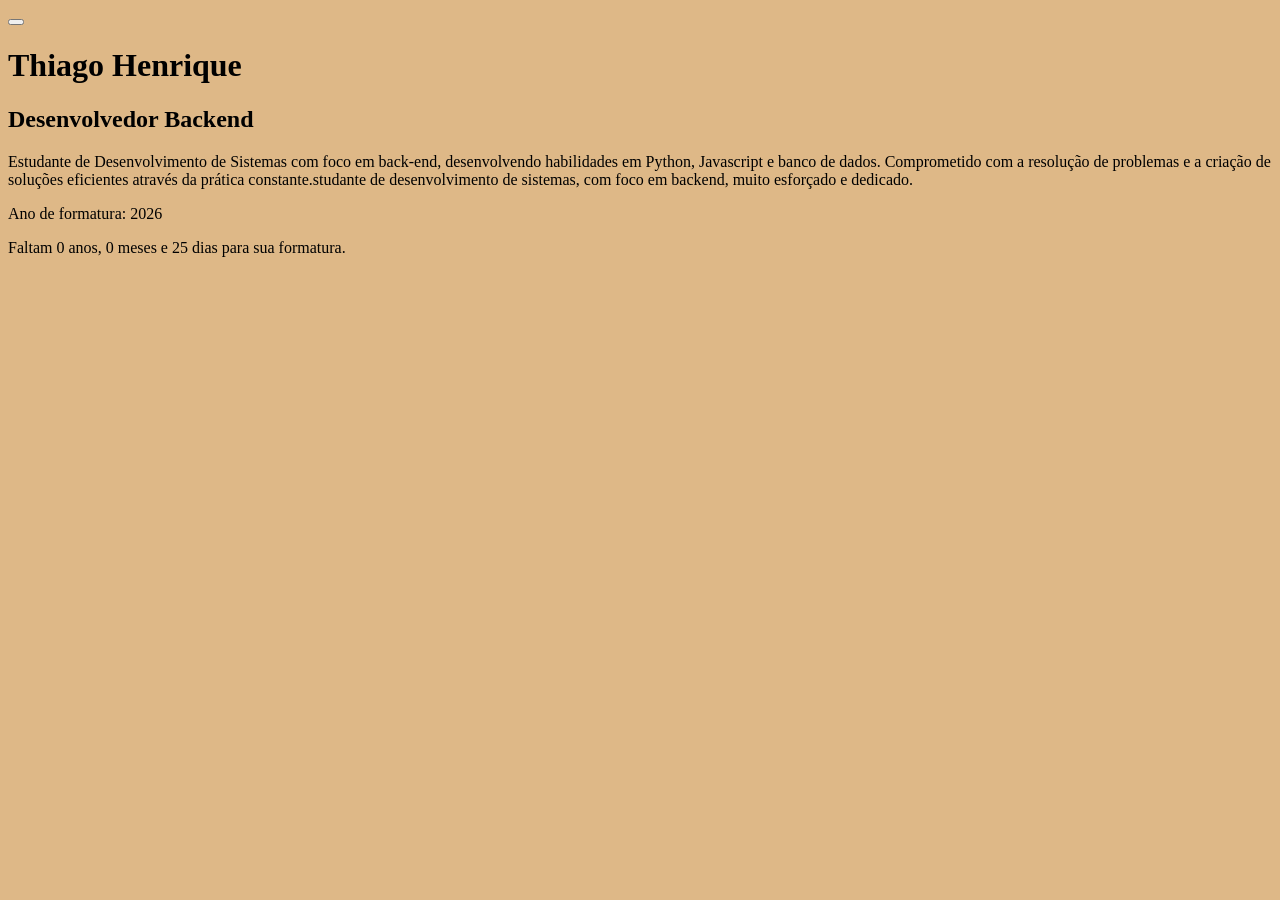
==== portfolio/pages/index.html @ 9f035a6b "Mundando bio e adcionando um background" ====
<!DOCTYPE html>
<html lang="pt-br">
<head>
    <meta charset="UTF-8">
    <meta name="viewport" content="width=device-width, initial-scale=1.0">
    <title>Dev Thiago Henrique</title>
    <link rel="stylesheet" href="/portfolio/styles/style.css"">
</head>
<body>
    <main>
        <button id="modoEscuroClaro"></button>
        <H1 id="meuNome"></H1>
        <h2 id="tituloProfissional"></h2>
        <p id="minhaBio"></p>
        <p id="anoFormatura"></p>
        <p id="tempoRestante"></p>
    </main>
     
<script src="/portfolio/scripts/scripts.js"></script>

    
</body>
</html>
---- portfolio/styles/style.css ----
body {
    background-color: #DEB887;

}
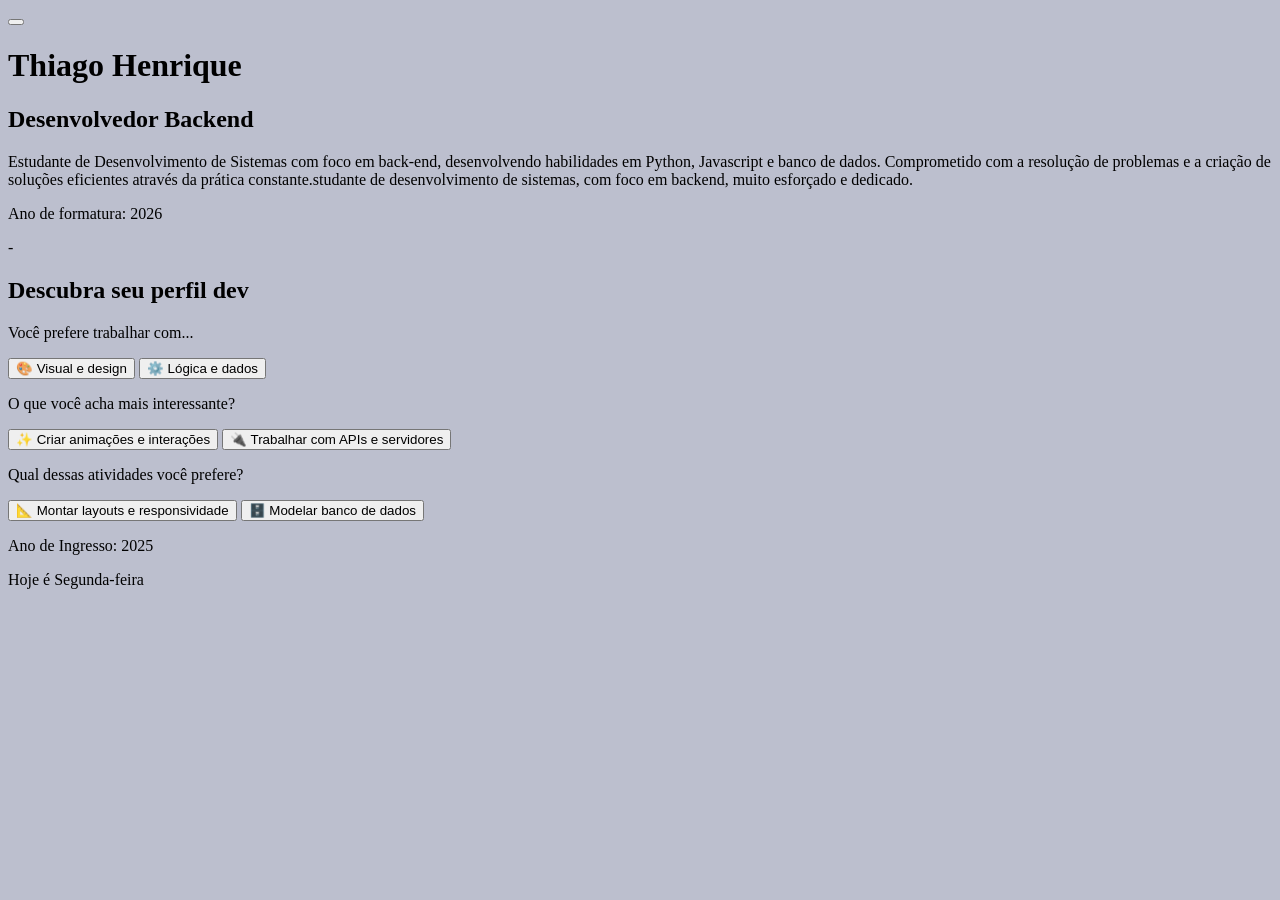
==== commit 39c2871b: "alterações nos arquivos para criar um quiz" ====
--- a/portfolio/pages/index.html
+++ b/portfolio/pages/index.html
@@ -14,10 +14,32 @@
         <p id="minhaBio"></p>
         <p id="anoFormatura"></p>
         <p id="tempoRestante"></p>
+
+        <section id="quiz">
+            <h2>Descubra seu perfil dev</h2>
+            <p>Você prefere trabalhar com...</p>
+
+            <button id="btn-visual">🎨 Visual e design</button>
+            <button id="btn-logica">⚙️ Lógica e dados</button>
+
+         <p>O que você acha mais interessante?</p>
+
+            <button id="btn-animacao">✨ Criar animações e interações</button>
+            <button id="btn-api">🔌 Trabalhar com APIs e servidores</button>
+            
+        <p>Qual dessas atividades você prefere?</p>
+
+            <button id="btn-layout">📐 Montar layouts e responsividade</button>
+            <button id="btn-banco">🗄️ Modelar banco de dados</button>
+            <div id="resultado-quiz"></div>
+        </section>
+
     </main>
      
 <script src="/portfolio/scripts/scripts.js"></script>
 
+
+
     
 </body>
 </html>
--- a/portfolio/styles/style.css
+++ b/portfolio/styles/style.css
@@ -1,5 +1,5 @@
 body {
-    background-color: #DEB887;
+    background-color: #bcbfce;
 
 }
 
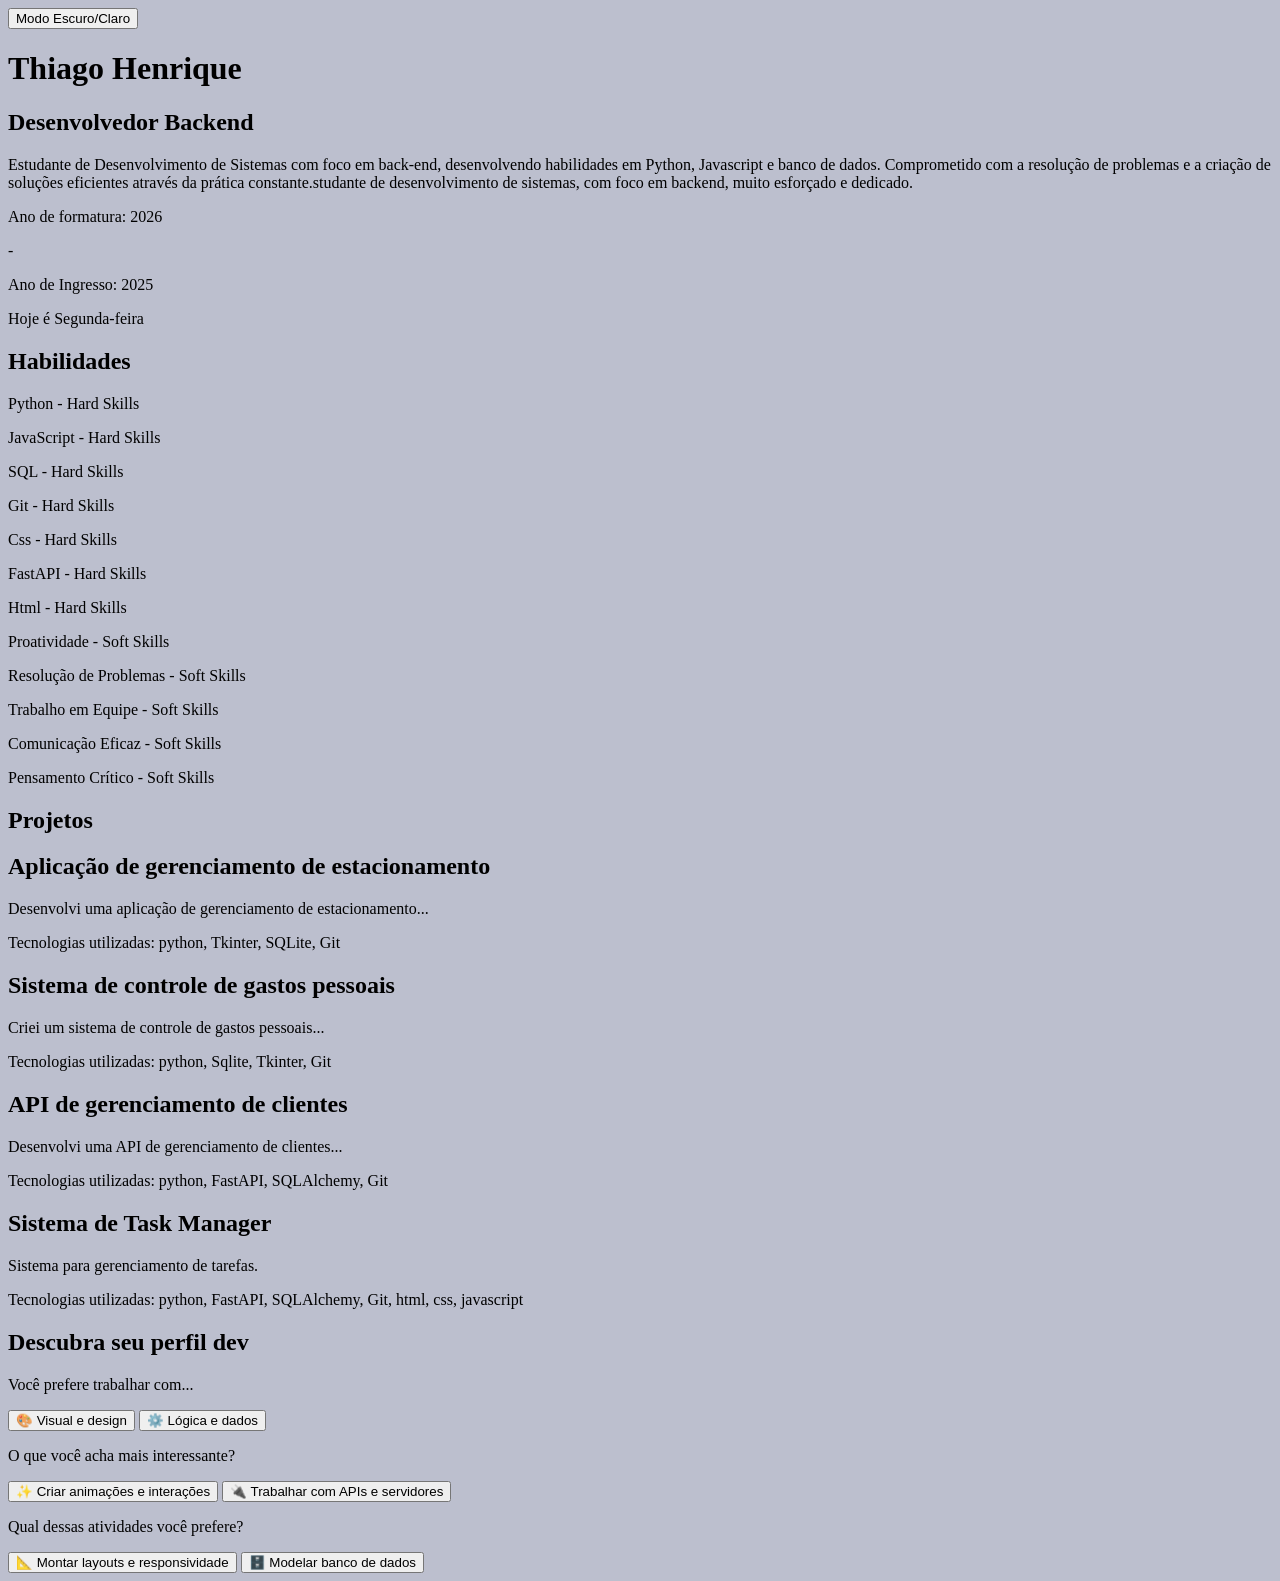
==== commit 22741051: "reformulando o codigo, deixando organizado utlizando funções" ====
--- a/portfolio/pages/index.html
+++ b/portfolio/pages/index.html
@@ -8,12 +8,39 @@
 </head>
 <body>
     <main>
-        <button id="modoEscuroClaro"></button>
-        <H1 id="meuNome"></H1>
+         <button id="modoEscuroClaro">
+            Modo Escuro/Claro
+        </button>
+
+        <h1 id="meuNome"></h1>
+
         <h2 id="tituloProfissional"></h2>
+
         <p id="minhaBio"></p>
+
         <p id="anoFormatura"></p>
+
         <p id="tempoRestante"></p>
+
+        <div id="anoIngresso"></div>
+
+        <div id="diaSemana"></div>
+
+        <section>
+
+            <h2>Habilidades</h2>
+
+            <div id="habilidades"></div>
+
+        </section>
+
+        <section>
+
+            <h2>Projetos</h2>
+
+            <div id="projetos"></div>
+
+        </section>
 
         <section id="quiz">
             <h2>Descubra seu perfil dev</h2>
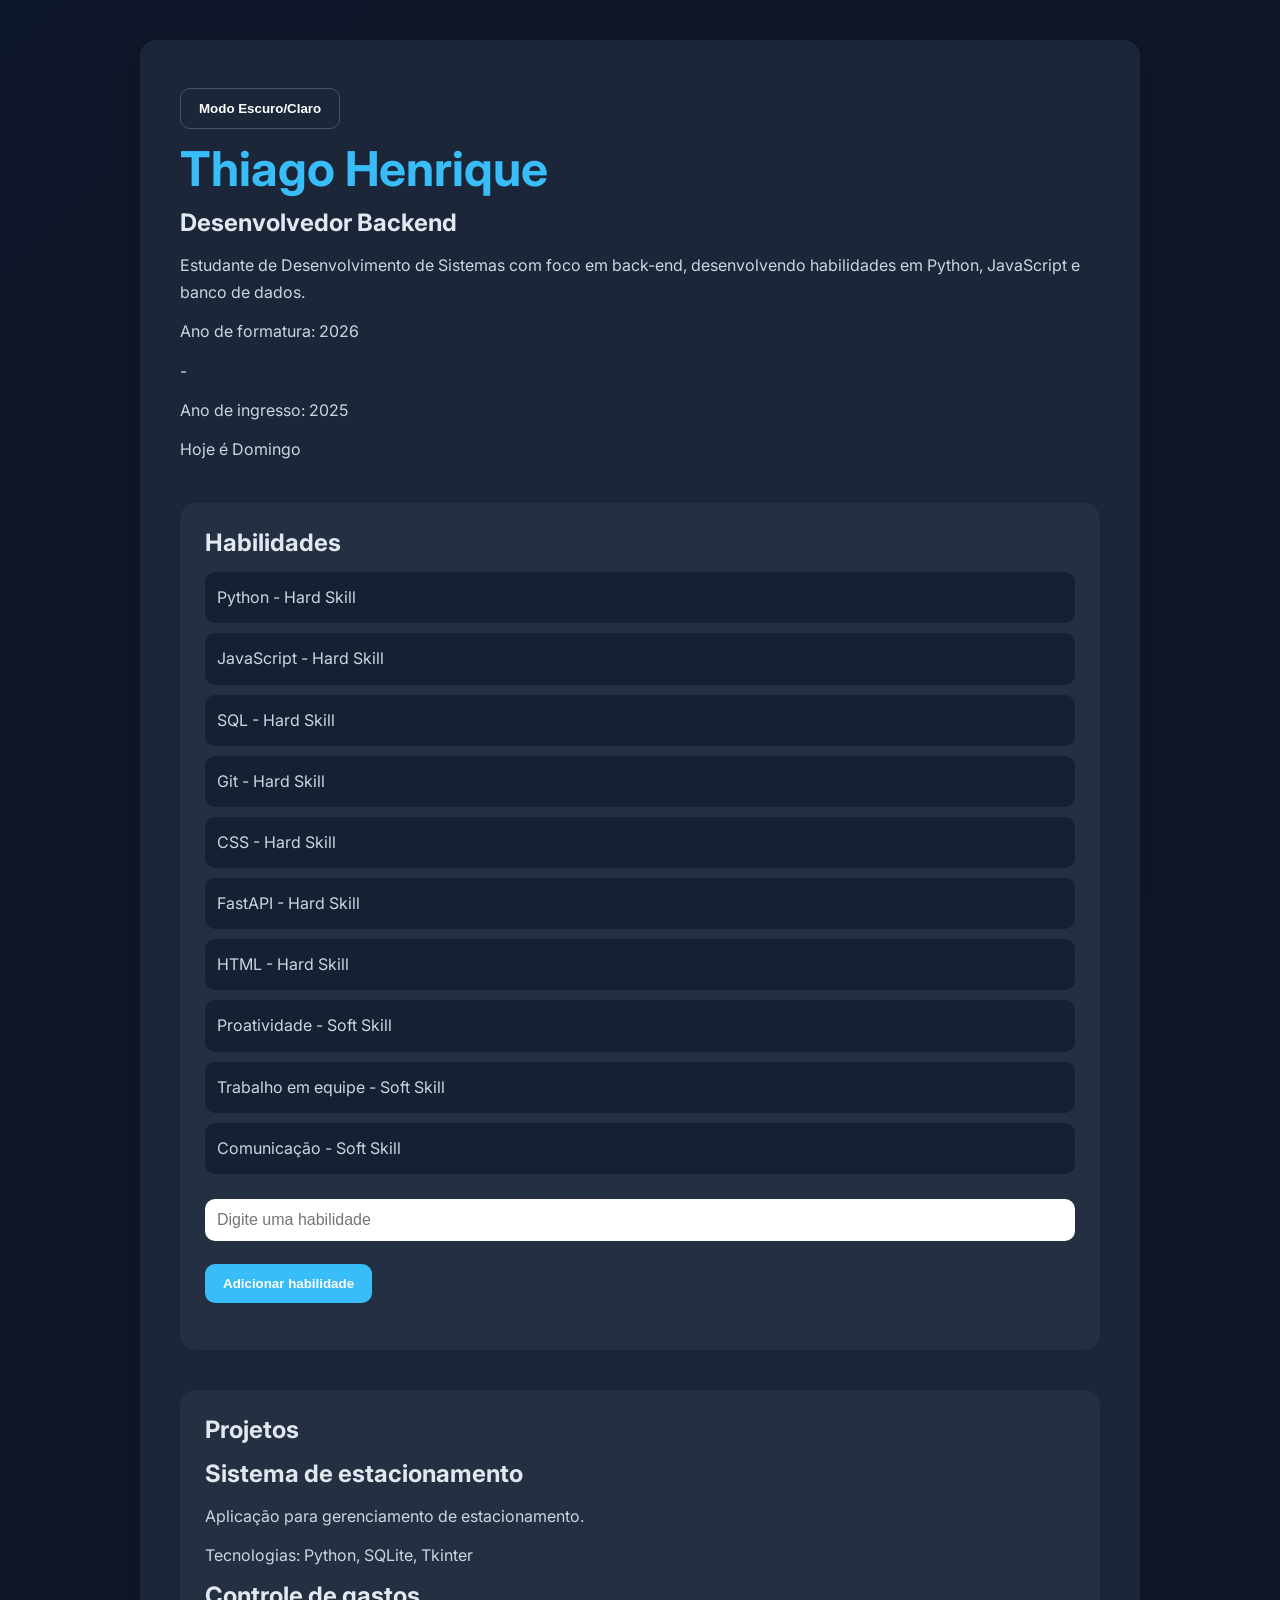
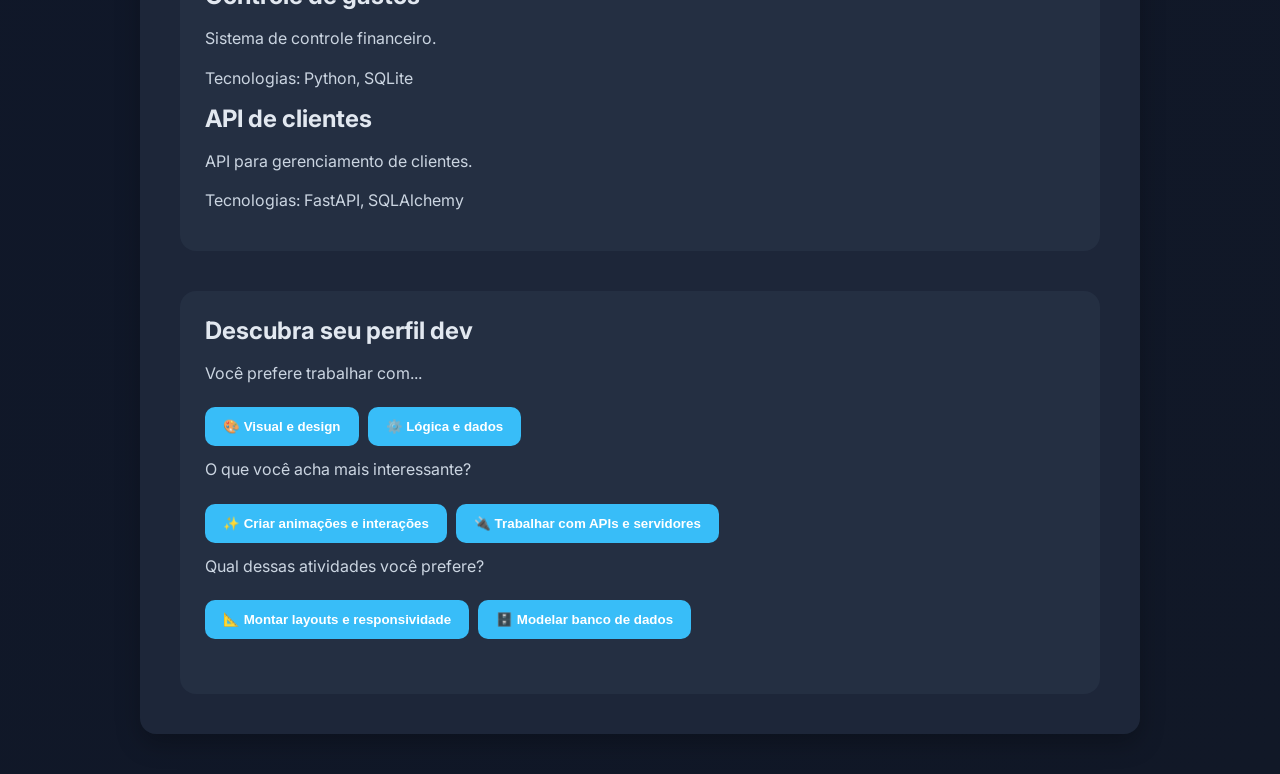
==== commit b62c8544: "Adcionando função de adcionar habilidades" ====
--- a/portfolio/pages/index.html
+++ b/portfolio/pages/index.html
@@ -1,14 +1,20 @@
 <!DOCTYPE html>
 <html lang="pt-br">
+
 <head>
     <meta charset="UTF-8">
     <meta name="viewport" content="width=device-width, initial-scale=1.0">
+
     <title>Dev Thiago Henrique</title>
-    <link rel="stylesheet" href="/portfolio/styles/style.css"">
+
+    <link rel="stylesheet" href="/portfolio/styles/style.css">
 </head>
+
 <body>
+
     <main>
-         <button id="modoEscuroClaro">
+
+        <button id="modoEscuroClaro">
             Modo Escuro/Claro
         </button>
 
@@ -26,13 +32,29 @@
 
         <div id="diaSemana"></div>
 
+
+
         <section>
 
             <h2>Habilidades</h2>
 
             <div id="habilidades"></div>
 
+
+            <input 
+                type="text"
+                id="novaHabilidade"
+                placeholder="Digite uma habilidade"
+            >
+
+            <button id="btnAdicionarHabilidade">
+                Adicionar habilidade
+            </button>
+
+            <p id="mensagemHabilidade"></p>
+
         </section>
+
 
         <section>
 
@@ -42,31 +64,50 @@
 
         </section>
 
+        <!-- QUIZ -->
+
         <section id="quiz">
+
             <h2>Descubra seu perfil dev</h2>
+
             <p>Você prefere trabalhar com...</p>
 
-            <button id="btn-visual">🎨 Visual e design</button>
-            <button id="btn-logica">⚙️ Lógica e dados</button>
+            <button id="btn-visual">
+                🎨 Visual e design
+            </button>
 
-         <p>O que você acha mais interessante?</p>
+            <button id="btn-logica">
+                ⚙️ Lógica e dados
+            </button>
 
-            <button id="btn-animacao">✨ Criar animações e interações</button>
-            <button id="btn-api">🔌 Trabalhar com APIs e servidores</button>
-            
-        <p>Qual dessas atividades você prefere?</p>
+            <p>O que você acha mais interessante?</p>
 
-            <button id="btn-layout">📐 Montar layouts e responsividade</button>
-            <button id="btn-banco">🗄️ Modelar banco de dados</button>
+            <button id="btn-animacao">
+                ✨ Criar animações e interações
+            </button>
+
+            <button id="btn-api">
+                🔌 Trabalhar com APIs e servidores
+            </button>
+
+            <p>Qual dessas atividades você prefere?</p>
+
+            <button id="btn-layout">
+                📐 Montar layouts e responsividade
+            </button>
+
+            <button id="btn-banco">
+                🗄️ Modelar banco de dados
+            </button>
+
             <div id="resultado-quiz"></div>
+
         </section>
 
     </main>
-     
-<script src="/portfolio/scripts/scripts.js"></script>
 
+    <script src="/portfolio/scripts/scripts.js"></script>
 
+</body>
 
-    
-</body>
 </html>
--- a/portfolio/styles/style.css
+++ b/portfolio/styles/style.css
@@ -1,8 +1,224 @@
-body {
-    background-color: #bcbfce;
-
-}
-
-
-
-
+@import url('https://fonts.googleapis.com/css2?family=Inter:wght@300;400;500;600;700&display=swap');
+
+*{
+    margin:0;
+    padding:0;
+    box-sizing:border-box;
+}
+
+:root{
+
+    --bg:#0f172a;
+    --card:#1e293b;
+
+    --text:#f8fafc;
+    --text-soft:#cbd5e1;
+
+    --primary:#38bdf8;
+    --primary-hover:#0ea5e9;
+
+    --radius:16px;
+
+    --transition:0.3s ease;
+}
+
+body{
+
+    background:linear-gradient(135deg,#0f172a,#111827);
+
+    color:var(--text);
+
+    font-family:'Inter',sans-serif;
+
+    min-height:100vh;
+
+    padding:40px 20px;
+}
+
+main{
+
+    max-width:1000px;
+
+    margin:auto;
+
+    background:rgba(30,41,59,0.9);
+
+    padding:40px;
+
+    border-radius:var(--radius);
+
+    box-shadow:0 10px 25px rgba(0,0,0,0.25);
+}
+
+h1{
+
+    font-size:3rem;
+
+    color:var(--primary);
+
+    margin-bottom:10px;
+}
+
+h2{
+
+    margin-bottom:15px;
+
+    color:#e2e8f0;
+}
+
+p{
+
+    color:var(--text-soft);
+
+    line-height:1.7;
+
+    margin-bottom:12px;
+}
+
+section{
+
+    margin-top:40px;
+
+    padding:25px;
+
+    border-radius:var(--radius);
+
+    background:rgba(51,65,85,0.35);
+}
+
+button{
+
+    background:var(--primary);
+
+    color:white;
+
+    border:none;
+
+    padding:12px 18px;
+
+    border-radius:10px;
+
+    margin:8px 5px 10px 0;
+
+    cursor:pointer;
+
+    font-weight:600;
+
+    transition:var(--transition);
+}
+
+button:hover{
+
+    background:var(--primary-hover);
+
+    transform:scale(1.03);
+}
+
+input{
+
+    width:100%;
+
+    padding:12px;
+
+    border:none;
+
+    border-radius:10px;
+
+    margin-top:15px;
+
+    margin-bottom:15px;
+
+    outline:none;
+
+    font-size:1rem;
+}
+
+#habilidades p{
+
+    background:rgba(15,23,42,0.6);
+
+    padding:12px;
+
+    border-radius:10px;
+
+    margin-bottom:10px;
+}
+
+#resultado-quiz{
+
+    margin-top:20px;
+
+    color:#0f172a;
+
+    font-weight:600;
+
+    text-align:center;
+}
+
+#modoEscuroClaro{
+
+    background:transparent;
+
+    border:1px solid #475569;
+}
+
+/* LIGHT MODE */
+
+.light-mode{
+
+    background:linear-gradient(135deg,#f1f5f9,#e2e8f0);
+
+    color:#0f172a;
+}
+
+.light-mode main{
+
+    background:white;
+}
+
+.light-mode p{
+
+    color:#334155;
+}
+
+.light-mode section{
+
+    background:#e2e8f0;
+}
+
+.light-mode #habilidades p{
+
+    background:white;
+
+    color:#0f172a;
+}
+
+.light-mode h2{
+
+    color:#0f172a;
+}
+
+.light-mode #modoEscuroClaro{
+
+    color:#0f172a;
+}
+
+/* RESPONSIVO */
+
+@media(max-width:768px){
+
+    main{
+
+        padding:25px;
+    }
+
+    h1{
+
+        font-size:2.2rem;
+    }
+
+    button{
+
+        width:100%;
+    }
+}
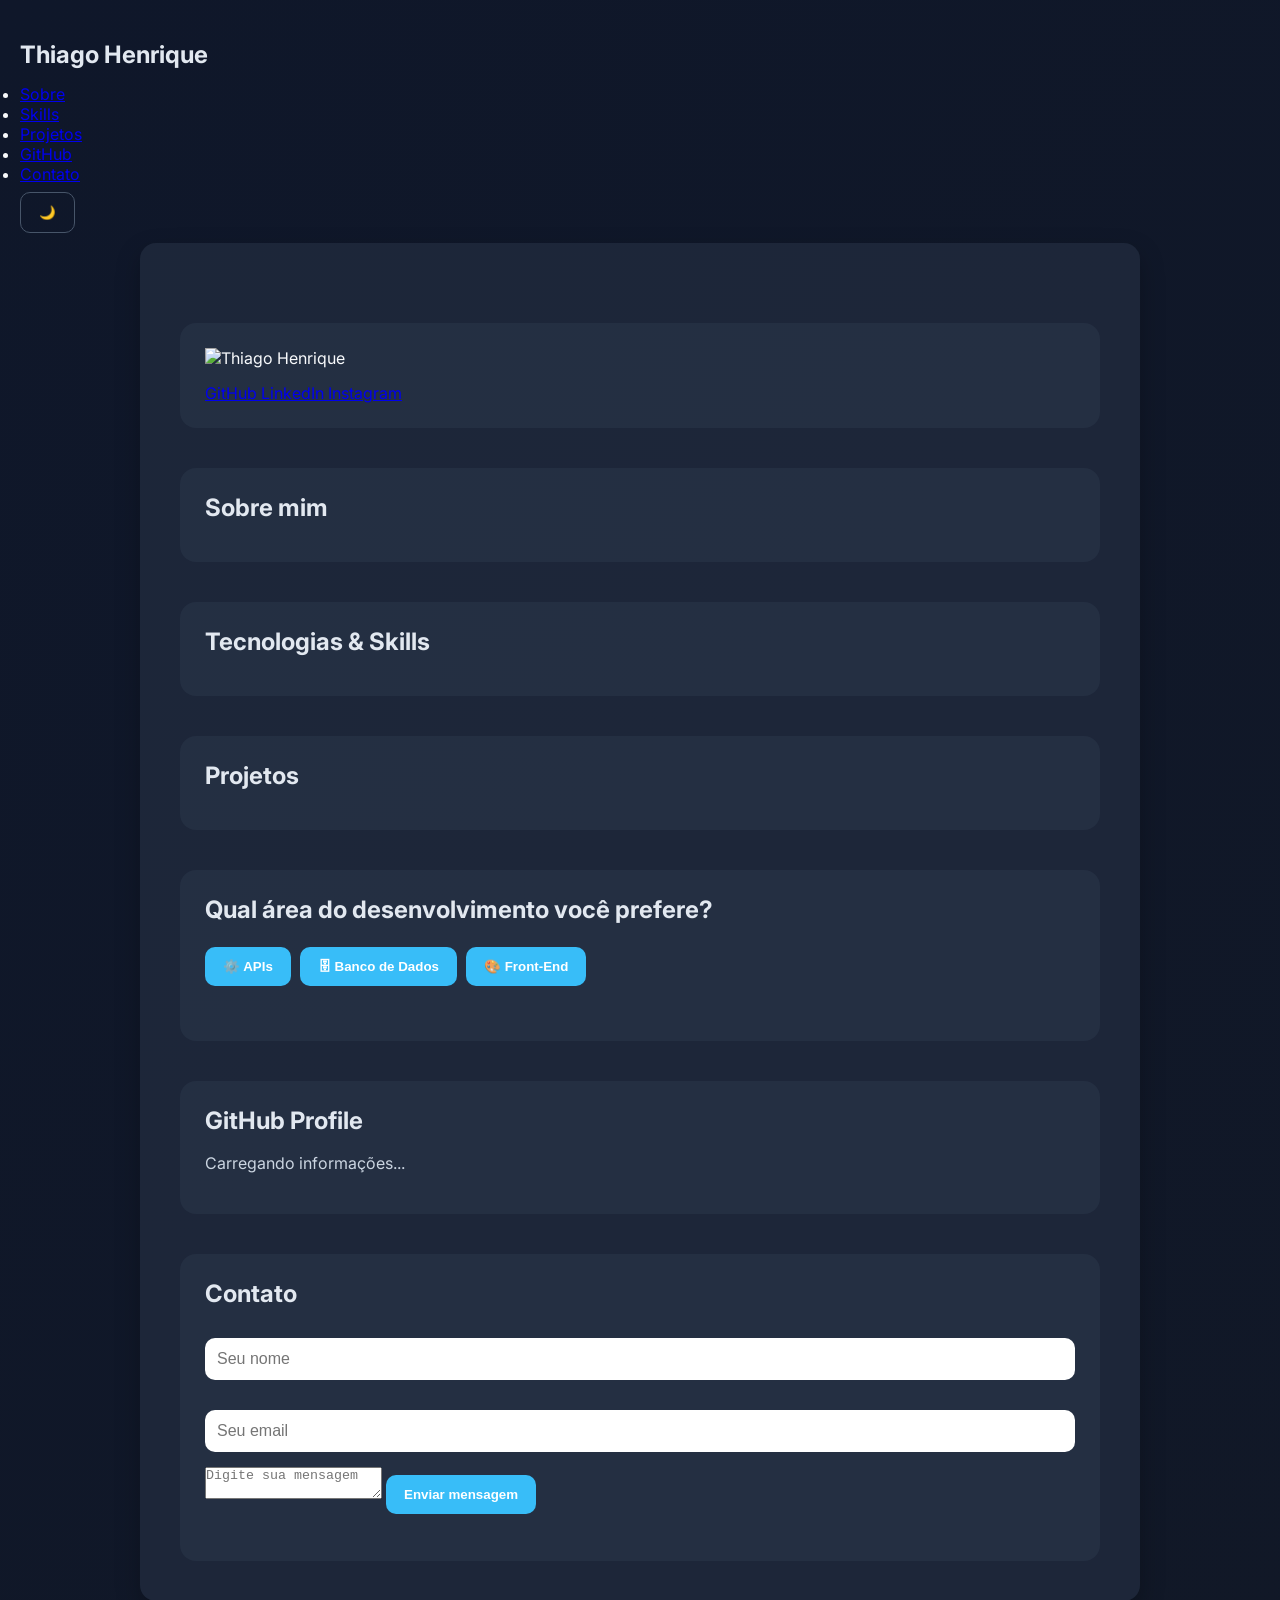
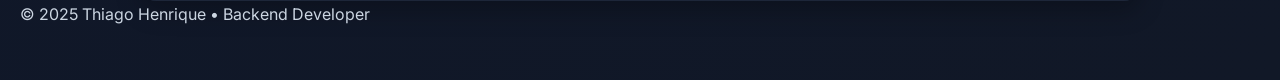
==== commit 6adf6fd7: "Alterando completamente meu Html, adcionando novas funcionalidades e aprimorando as antigas" ====
--- a/portfolio/pages/index.html
+++ b/portfolio/pages/index.html
@@ -10,104 +10,277 @@
     <link rel="stylesheet" href="/portfolio/styles/style.css">
 </head>
 
+<body><!DOCTYPE html>
+<html lang="pt-br">
+
+<head>
+
+    <meta charset="UTF-8">
+
+    <meta
+        name="viewport"
+        content="width=device-width, initial-scale=1.0"
+    >
+
+    <title>Thiago Henrique | Backend Developer</title>
+
+    <link
+        rel="stylesheet"
+        href="/portfolio/styles/style.css"
+    >
+
+    <!-- DEVICON -->
+
+    <link
+        rel="stylesheet"
+        href="https://cdn.jsdelivr.net/gh/devicons/devicon@latest/devicon.min.css"
+    >
+
+</head>
+
 <body>
 
+    <!-- HEADER -->
+
+    <header>
+
+        <nav class="navbar">
+           
+
+            <h2 class="logo">
+                Thiago Henrique
+            </h2>
+
+            <ul class="menu">
+
+                <li>
+                    <a href="#sobre">Sobre</a>
+                </li>
+
+                <li>
+                    <a href="#skills">Skills</a>
+                </li>
+
+                <li>
+                    <a href="#projetos">Projetos</a>
+                </li>
+
+                <li>
+                    <a href="#github">GitHub</a>
+                </li>
+
+                <li>
+                    <a href="#contato">Contato</a>
+                </li>
+
+            </ul>
+
+            <button id="modoEscuroClaro">
+
+                🌙
+
+            </button>
+
+        </nav>
+
+    </header>
+
+    <!-- MAIN -->
+
     <main>
 
-        <button id="modoEscuroClaro">
-            Modo Escuro/Claro
-        </button>
-
-        <h1 id="meuNome"></h1>
+        <!-- HERO -->
+
+      <section id="hero">
+
+    <div class="hero-content">
+
+        <div class="nome-com-foto">
+
+            <img 
+                src="https://github.com/thiagohsousa.png"
+                alt="Thiago Henrique"
+            >
+
+            <h1 id="meuNome"></h1>
+
+        </div>
 
         <h2 id="tituloProfissional"></h2>
 
         <p id="minhaBio"></p>
 
-        <p id="anoFormatura"></p>
-
-        <p id="tempoRestante"></p>
-
-        <div id="anoIngresso"></div>
-
-        <div id="diaSemana"></div>
-
-
-
-        <section>
-
-            <h2>Habilidades</h2>
-
-            <div id="habilidades"></div>
-
-
-            <input 
-                type="text"
-                id="novaHabilidade"
-                placeholder="Digite uma habilidade"
-            >
-
-            <button id="btnAdicionarHabilidade">
-                Adicionar habilidade
-            </button>
-
-            <p id="mensagemHabilidade"></p>
-
-        </section>
-
-
-        <section>
-
-            <h2>Projetos</h2>
-
-            <div id="projetos"></div>
-
-        </section>
-
-        <!-- QUIZ -->
-
-        <section id="quiz">
-
-            <h2>Descubra seu perfil dev</h2>
-
-            <p>Você prefere trabalhar com...</p>
-
-            <button id="btn-visual">
-                🎨 Visual e design
-            </button>
-
-            <button id="btn-logica">
-                ⚙️ Lógica e dados
-            </button>
-
-            <p>O que você acha mais interessante?</p>
-
-            <button id="btn-animacao">
-                ✨ Criar animações e interações
-            </button>
-
-            <button id="btn-api">
-                🔌 Trabalhar com APIs e servidores
-            </button>
-
-            <p>Qual dessas atividades você prefere?</p>
-
-            <button id="btn-layout">
-                📐 Montar layouts e responsividade
-            </button>
-
-            <button id="btn-banco">
-                🗄️ Modelar banco de dados
-            </button>
+        <div class="hero-buttons">
+
+            <a href="https://github.com/thiagohsousa" target="_blank" class="btn btn-outline">
+                GitHub
+            </a>
+
+            <a href="https://www.linkedin.com/in/thiago-henrique-sousa01" target="_blank" class="btn btn-outline">
+                LinkedIn
+            </a>
+
+            <a href="https://www.instagram.com/thiagohsousa_" target="_blank" class="btn btn-outline">
+                Instagram
+            </a>
+
+        </div>
+
+    </div>
+
+</section>
+
+        <!-- SOBRE -->
+
+        <section id="sobre">
+
+            <h2>
+                Sobre mim
+            </h2>
+
+            <div class="sobre-card">
+
+                <p id="anoIngresso"></p>
+
+                <p id="tempoRestante"></p>
+
+                <p id="anoFormatura"></p>
+
+            </div>
+
+        </section>
+
+        <!-- SKILLS -->
+
+        <section id="skills">
+
+            <h2>
+                Tecnologias & Skills
+            </h2>
+
+            <div id="habilidades" class="skills-grid"></div>
+
+        </section>
+
+        <!-- PROJETOS -->
+
+        <section id="projetos-section">
+
+            <h2>
+                Projetos
+            </h2>
+
+            <div id="projetos" class="projetos-grid"></div>
+
+        </section>
+
+        <!-- ÁREA INTERATIVA -->
+
+        <section id="area-dev">
+
+            <h2>
+                Qual área do desenvolvimento você prefere?
+            </h2>
+
+            <div class="botoes-area">
+
+                <button id="btn-api">
+
+                    ⚙️ APIs
+
+                </button>
+
+                <button id="btn-banco">
+
+                    🗄 Banco de Dados
+
+                </button>
+
+                <button id="btn-layout">
+
+                    🎨 Front-End
+
+                </button>
+
+            </div>
 
             <div id="resultado-quiz"></div>
 
         </section>
 
+        <!-- GITHUB API -->
+
+        <section id="github">
+
+            <h2>
+                GitHub Profile
+            </h2>
+
+            <div id="github-card">
+
+                <p>
+                    Carregando informações...
+                </p>
+
+            </div>
+
+        </section>
+
+        <!-- CONTATO -->
+
+        <section id="contato">
+
+            <h2>
+                Contato
+            </h2>
+
+            <form id="formulario">
+
+                <input
+                    type="text"
+                    id="nome"
+                    placeholder="Seu nome"
+                >
+
+                <input
+                    type="email"
+                    id="email"
+                    placeholder="Seu email"
+                >
+
+                <textarea
+                    id="mensagem"
+                    placeholder="Digite sua mensagem"
+                ></textarea>
+
+                <button type="submit">
+
+                    Enviar mensagem
+
+                </button>
+
+            </form>
+
+            <p id="erro"></p>
+
+        </section>
+
     </main>
 
+    <!-- FOOTER -->
+
+    <footer>
+
+        <p>
+
+            © 2025 Thiago Henrique
+            • Backend Developer
+
+        </p>
+
+    </footer>
+
     <script src="/portfolio/scripts/scripts.js"></script>
 
 </body>
 
-</html>
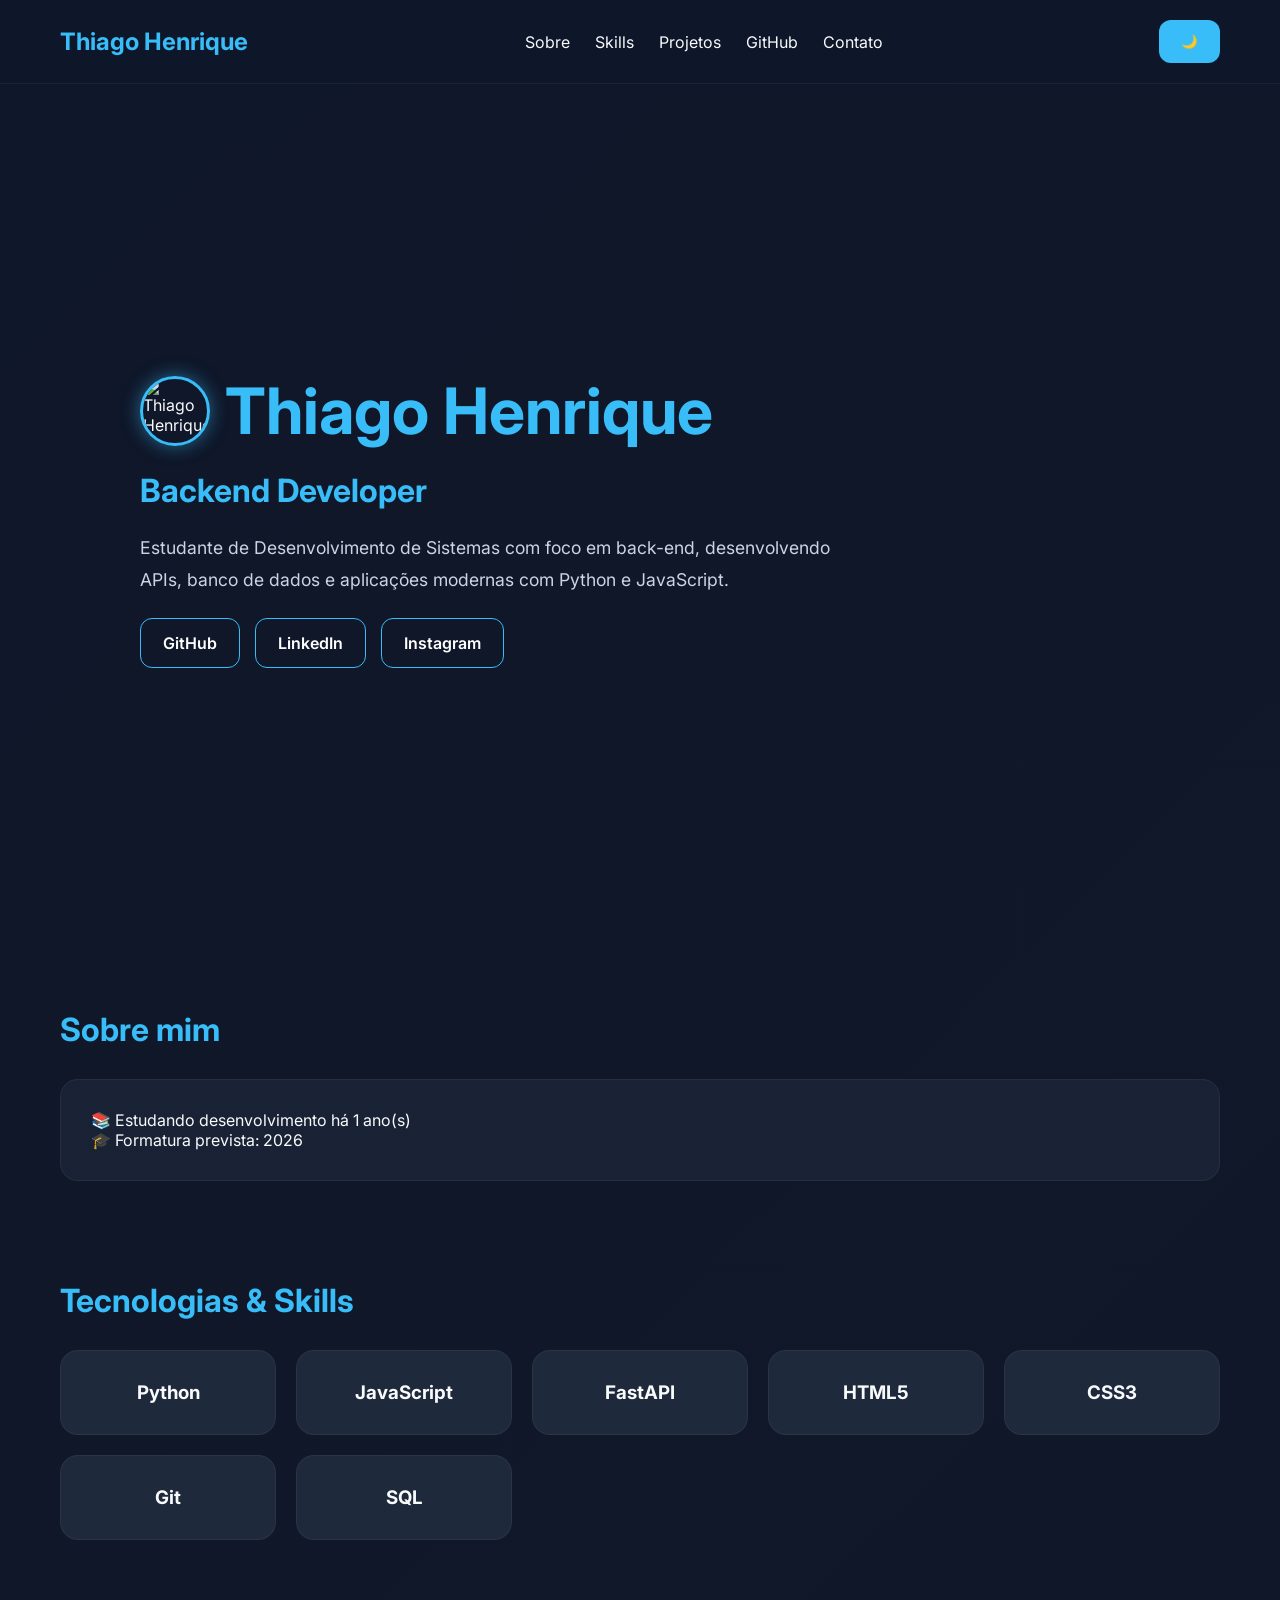
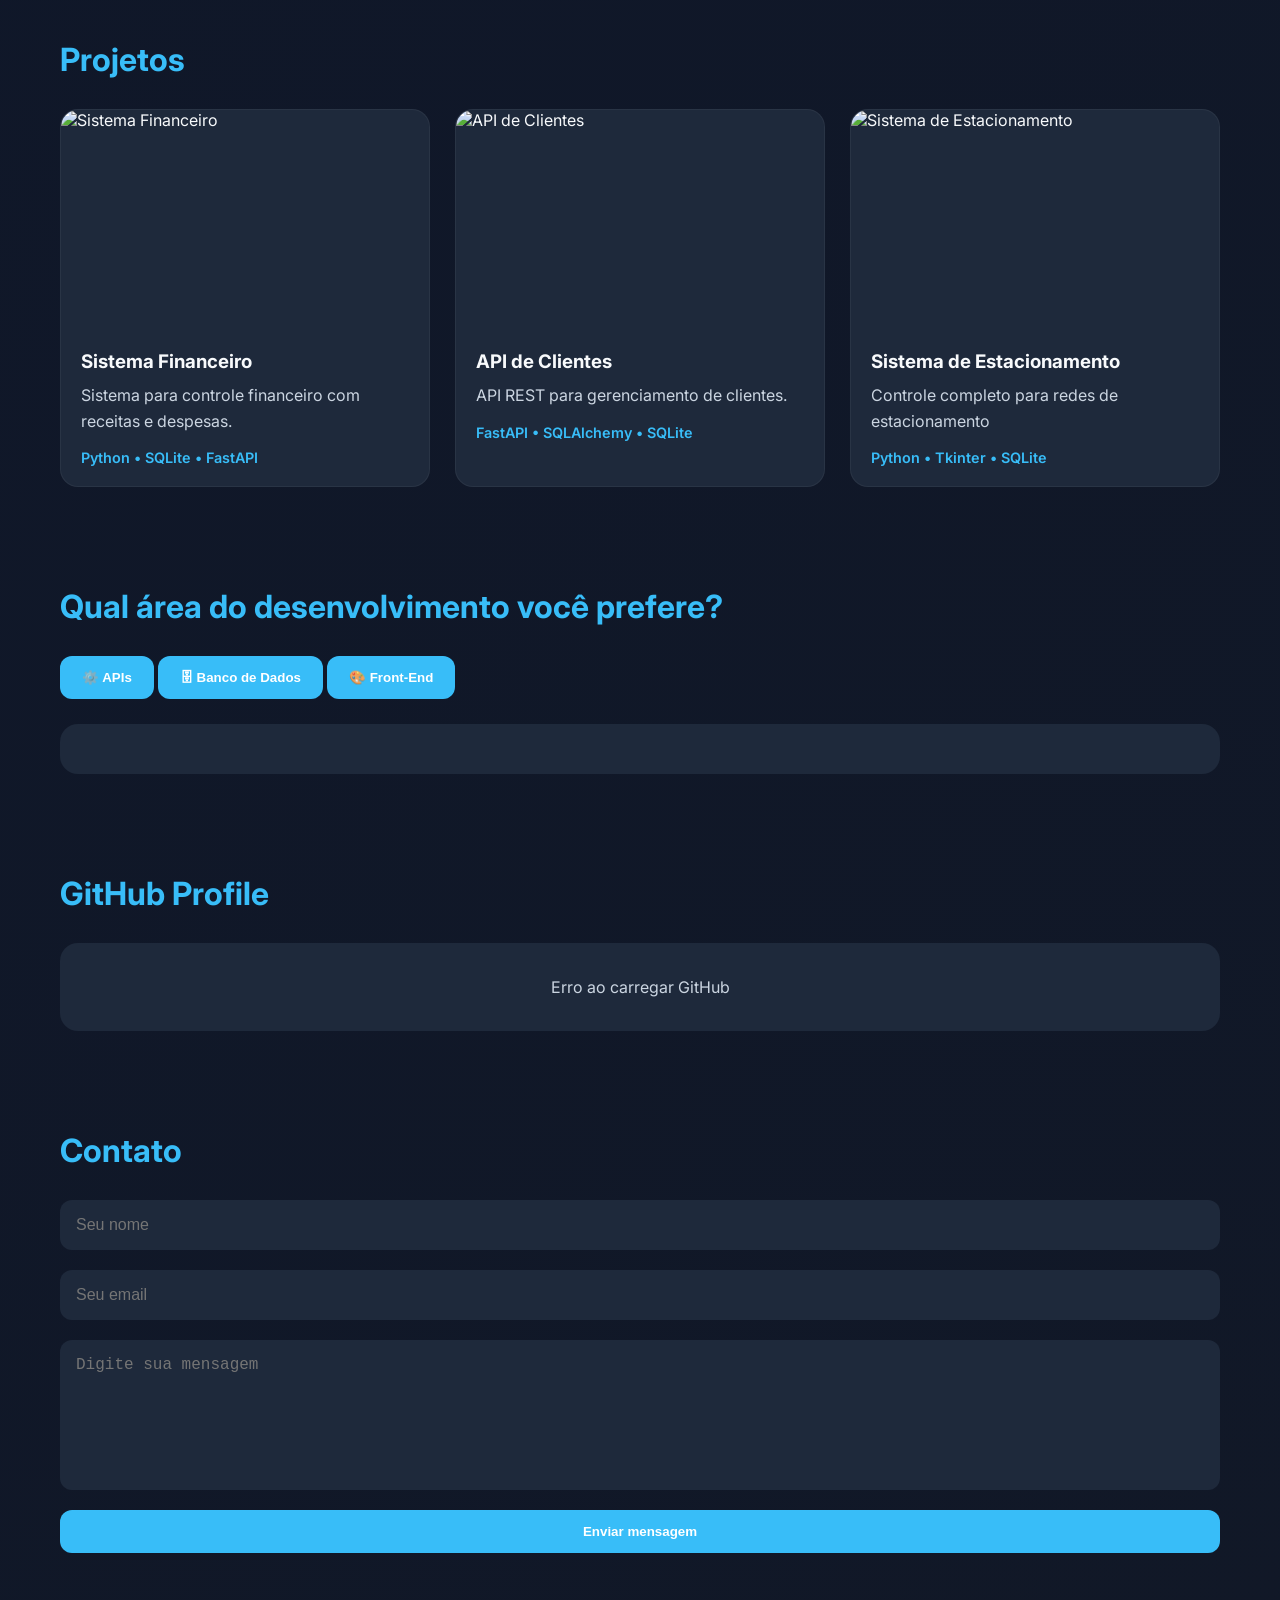
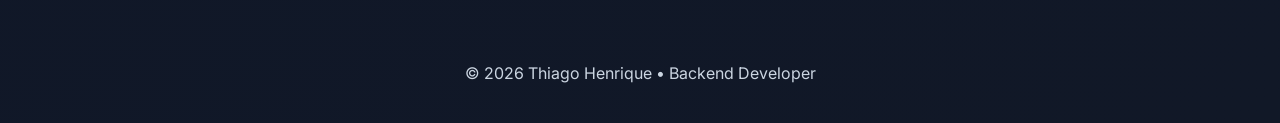
==== commit e8b235a4: "atualização de licença" ====
--- a/portfolio/pages/index.html
+++ b/portfolio/pages/index.html
@@ -273,7 +273,7 @@
 
         <p>
 
-            © 2025 Thiago Henrique
+            © 2026 Thiago Henrique
             • Backend Developer
 
         </p>
--- a/portfolio/styles/style.css
+++ b/portfolio/styles/style.css
@@ -1,6 +1,7 @@
 @import url('https://fonts.googleapis.com/css2?family=Inter:wght@300;400;500;600;700&display=swap');
 
 *{
+
     margin:0;
     padding:0;
     box-sizing:border-box;
@@ -9,215 +10,588 @@
 :root{
 
     --bg:#0f172a;
+
     --card:#1e293b;
 
+    --soft:#334155;
+
     --text:#f8fafc;
+
     --text-soft:#cbd5e1;
 
     --primary:#38bdf8;
+
     --primary-hover:#0ea5e9;
 
-    --radius:16px;
+    --border:#475569;
+
+    --radius:18px;
 
     --transition:0.3s ease;
 }
 
 body{
 
-    background:linear-gradient(135deg,#0f172a,#111827);
+    background:
+    linear-gradient(
+        135deg,
+        #0f172a,
+        #111827
+    );
 
     color:var(--text);
 
     font-family:'Inter',sans-serif;
 
     min-height:100vh;
+}
+
+/* =========================
+   TRANSIÇÕES
+========================= */
+
+body,
+header,
+section,
+button,
+input,
+textarea,
+.projeto-card,
+.skill-card,
+.sobre-card,
+#github-card,
+#resultado-quiz{
+
+    transition:0.3s ease;
+}
+
+/* =========================
+   NAVBAR
+========================= */
+
+header{
+
+    position:fixed;
+
+    width:100%;
+
+    top:0;
+
+    z-index:1000;
+
+    backdrop-filter:blur(10px);
+
+    background:
+    rgba(15,23,42,0.7);
+
+    border-bottom:
+    1px solid rgba(255,255,255,0.05);
+}
+
+.navbar{
+
+    max-width:1200px;
+
+    margin:auto;
+
+    display:flex;
+
+    justify-content:space-between;
+
+    align-items:center;
+
+    padding:20px;
+}
+
+.logo{
+
+    color:var(--primary);
+}
+
+.menu{
+
+    display:flex;
+
+    gap:25px;
+
+    list-style:none;
+}
+
+.menu a{
+
+    color:var(--text);
+
+    text-decoration:none;
+}
+
+.menu a:hover{
+
+    color:var(--primary);
+}
+
+/* =========================
+   HERO
+========================= */
+
+#hero {
+    min-height: 100vh;
+
+    display: flex;
+    align-items: center;
+    justify-content: flex-start;
+
+    padding: 120px 20px 60px;
+}
+
+.hero-content {
+    max-width: 700px;
+
+    margin-left: 80px; 
+
+    display: flex;
+    flex-direction: column;
+    gap: 22px;
+}
+.hero-content {
+    max-width: 700px;
+
+    display: flex;
+    flex-direction: column;
+
+    gap: 22px; 
+}
+
+/* FOTO + NOME */
+.nome-com-foto {
+    display: flex;
+    align-items: center;
+    gap: 15px;
+}
+
+/* FOTO CÍRCULO */
+.nome-com-foto img {
+    width: 70px;
+    height: 70px;
+
+    border-radius: 50%;
+    object-fit: cover;
+
+    border: 3px solid var(--primary);
+    box-shadow: 0 0 18px rgba(56, 189, 248, 0.5);
+}
+
+/* NOME */
+#meuNome {
+    font-size: 4rem;
+    margin: 0;
+    color: var(--primary);
+}
+
+/* TÍTULO */
+#tituloProfissional {
+    font-size: 2rem;
+    margin: 0;
+}
+
+/* BIO */
+#minhaBio {
+    font-size: 1.1rem;
+    color: var(--text-soft);
+    line-height: 1.8;
+    margin: 0;
+}
+
+/* BOTÕES */
+.hero-buttons {
+    display: flex;
+    gap: 15px;
+    flex-wrap: wrap;
+}
+
+/* =========================
+   BOTÕES
+========================= */
+
+.btn,
+button{
+
+    background:var(--primary);
+
+    color:white;
+
+    border:none;
+
+    padding:14px 22px;
+
+    border-radius:12px;
+
+    cursor:pointer;
+
+    text-decoration:none;
+
+    font-weight:600;
+}
+
+.btn:hover,
+button:hover{
+
+    background:var(--primary-hover);
+
+    transform:translateY(-3px);
+}
+
+.btn-outline{
+
+    background:transparent;
+
+    border:1px solid var(--primary);
+}
+
+/* =========================
+   SECTIONS
+========================= */
+
+section {
+    max-width: 1200px;
+    margin: 40px auto;
+    padding: 30px 20px;
+}
+
+section h2{
+
+    font-size:2rem;
+
+    margin-bottom:30px;
+
+    color:var(--primary);
+}
+
+/* =========================
+   SOBRE
+========================= */
+
+.sobre-card{
+
+    background:
+    rgba(30,41,59,0.7);
+
+    padding:30px;
+
+    border-radius:var(--radius);
+
+    border:
+    1px solid rgba(255,255,255,0.05);
+}
+
+/* =========================
+   SKILLS
+========================= */
+
+.skills-grid{
+
+    display:grid;
+
+    grid-template-columns:
+    repeat(auto-fit,minmax(180px,1fr));
+
+    gap:20px;
+}
+
+.skill-card{
+
+    background:var(--card);
+
+    padding:30px;
+
+    border-radius:var(--radius);
+
+    text-align:center;
+
+    border:
+    1px solid rgba(255,255,255,0.05);
+}
+
+.skill-card:hover{
+
+    transform:translateY(-5px);
+
+    background:var(--soft);
+}
+
+.skill-card i{
+
+    font-size:3rem;
+
+    margin-bottom:15px;
+
+    color:var(--primary);
+}
+
+/* =========================
+   PROJETOS
+========================= */
+
+/* GRID */
+.projetos-grid {
+    display: grid;
+    grid-template-columns: repeat(auto-fit, minmax(300px, 1fr));
+    gap: 25px;
+    align-items: stretch;
+}
+
+/* CARD LINK (IMPORTANTE: agora é <a>) */
+.projeto-card {
+    background: var(--card);
+    border-radius: var(--radius);
+    overflow: hidden;
+    border: 1px solid rgba(255,255,255,0.05);
+
+    text-decoration: none;
+    color: inherit;
+
+    display: flex;
+    flex-direction: column;
+
+    transition: 0.3s ease;
+    cursor: pointer;
+}
+
+.projeto-card:hover {
+    transform: translateY(-8px);
+    border-color: var(--primary);
+}
+
+/* IMAGEM */
+.projeto-card img {
+    width: 100%;
+    height: 220px;
+    object-fit: cover;
+    display: block;
+}
+
+/* INFO */
+.projeto-info {
+    padding: 20px;
+}
+
+.projeto-info h3 {
+    margin-bottom: 10px;
+}
+
+.projeto-info p {
+    color: var(--text-soft);
+    line-height: 1.6;
+    margin-bottom: 15px;
+}
+
+/* TECNOLOGIAS */
+.techs {
+    color: var(--primary);
+    font-weight: 600;
+    font-size: 0.9rem;
+}
+/* =========================
+   ÁREA DEV
+========================= */
+
+#resultado-quiz{
+
+    margin-top:25px;
+
+    background:var(--card);
+
+    padding:25px;
+
+    border-radius:var(--radius);
+}
+
+/* =========================
+   GITHUB
+========================= */
+
+#github-card {
+    background: var(--card);
+    padding: 30px;
+    border-radius: var(--radius);
+
+    display: flex;
+    flex-direction: column;
+    align-items: center;
+    gap: 12px;
+
+    text-align: center;
+}
+
+#github-card img {
+    width: 120px;
+    height: 120px;
+    border-radius: 50%;
+    object-fit: cover;
+    border: 3px solid var(--primary);
+}
+
+#github-card h3 {
+    margin-top: 10px;
+}
+
+#github-card p {
+    margin: 4px 0;
+    color: var(--text-soft);
+}
+
+#github-card a {
+    margin-top: 10px;
+}
+
+
+/* =========================
+   FORMULÁRIO
+========================= */
+
+form{
+
+    display:flex;
+
+    flex-direction:column;
+
+    gap:20px;
+}
+
+input,
+textarea{
+
+    background:var(--card);
+
+    border:none;
+
+    padding:16px;
+
+    border-radius:12px;
+
+    color:white;
+
+    font-size:1rem;
+
+    outline:none;
+}
+
+textarea{
+
+    min-height:150px;
+
+    resize:none;
+}
+
+/* =========================
+   FOOTER
+========================= */
+
+footer{
+
+    text-align:center;
 
     padding:40px 20px;
-}
-
-main{
-
-    max-width:1000px;
-
-    margin:auto;
-
-    background:rgba(30,41,59,0.9);
-
-    padding:40px;
-
-    border-radius:var(--radius);
-
-    box-shadow:0 10px 25px rgba(0,0,0,0.25);
-}
-
-h1{
-
-    font-size:3rem;
-
-    color:var(--primary);
-
-    margin-bottom:10px;
-}
-
-h2{
-
-    margin-bottom:15px;
-
-    color:#e2e8f0;
-}
-
-p{
 
     color:var(--text-soft);
-
-    line-height:1.7;
-
-    margin-bottom:12px;
-}
-
-section{
-
-    margin-top:40px;
-
-    padding:25px;
-
-    border-radius:var(--radius);
-
-    background:rgba(51,65,85,0.35);
-}
-
-button{
-
-    background:var(--primary);
-
-    color:white;
-
-    border:none;
-
-    padding:12px 18px;
-
-    border-radius:10px;
-
-    margin:8px 5px 10px 0;
-
-    cursor:pointer;
-
-    font-weight:600;
-
-    transition:var(--transition);
-}
-
-button:hover{
-
-    background:var(--primary-hover);
-
-    transform:scale(1.03);
-}
-
-input{
-
-    width:100%;
-
-    padding:12px;
-
-    border:none;
-
-    border-radius:10px;
-
-    margin-top:15px;
-
-    margin-bottom:15px;
-
-    outline:none;
-
-    font-size:1rem;
-}
-
-#habilidades p{
-
-    background:rgba(15,23,42,0.6);
-
-    padding:12px;
-
-    border-radius:10px;
-
-    margin-bottom:10px;
-}
-
-#resultado-quiz{
-
-    margin-top:20px;
+}
+
+/* =========================
+   LIGHT MODE
+========================= */
+
+.light-mode{
+
+    background:
+    linear-gradient(
+        135deg,
+        #f8fafc,
+        #e2e8f0
+    );
 
     color:#0f172a;
-
-    font-weight:600;
-
-    text-align:center;
-}
-
-#modoEscuroClaro{
-
-    background:transparent;
-
-    border:1px solid #475569;
-}
-
-/* LIGHT MODE */
-
-.light-mode{
-
-    background:linear-gradient(135deg,#f1f5f9,#e2e8f0);
+}
+
+.light-mode header{
+
+    background:
+    rgba(255,255,255,0.85);
+
+    border-bottom:
+    1px solid #cbd5e1;
+}
+
+.light-mode .menu a{
 
     color:#0f172a;
 }
 
-.light-mode main{
+.light-mode h1,
+.light-mode h2,
+.light-mode h3,
+.light-mode #tituloProfissional{
+
+    color:#0f172a;
+}
+
+.light-mode p,
+.light-mode #minhaBio{
+
+    color:#334155;
+}
+
+.light-mode .projeto-card,
+.light-mode .skill-card,
+.light-mode .sobre-card,
+.light-mode #github-card,
+.light-mode #resultado-quiz,
+.light-mode input,
+.light-mode textarea{
 
     background:white;
-}
-
-.light-mode p{
-
-    color:#334155;
-}
-
-.light-mode section{
-
-    background:#e2e8f0;
-}
-
-.light-mode #habilidades p{
-
-    background:white;
 
     color:#0f172a;
-}
-
-.light-mode h2{
-
-    color:#0f172a;
-}
-
-.light-mode #modoEscuroClaro{
-
-    color:#0f172a;
-}
-
-/* RESPONSIVO */
+
+    border:
+    1px solid #cbd5e1;
+}
+
+/* =========================
+   RESPONSIVO
+========================= */
 
 @media(max-width:768px){
 
-    main{
-
-        padding:25px;
+    .navbar{
+
+        flex-direction:column;
+
+        gap:20px;
     }
 
-    h1{
-
-        font-size:2.2rem;
+    .menu{
+
+        flex-wrap:wrap;
+
+        justify-content:center;
     }
 
-    button{
+    #meuNome{
+
+        font-size:2.8rem;
+    }
+
+    #tituloProfissional{
+
+        font-size:1.5rem;
+    }
+
+    .hero-buttons{
+
+        flex-direction:column;
+    }
+
+    button,
+    .btn{
 
         width:100%;
     }
--- a/portfolio/styles/style.css
+++ b/portfolio/styles/style.css
@@ -1,6 +1,7 @@
 @import url('https://fonts.googleapis.com/css2?family=Inter:wght@300;400;500;600;700&display=swap');
 
 *{
+
     margin:0;
     padding:0;
     box-sizing:border-box;
@@ -9,215 +10,588 @@
 :root{
 
     --bg:#0f172a;
+
     --card:#1e293b;
 
+    --soft:#334155;
+
     --text:#f8fafc;
+
     --text-soft:#cbd5e1;
 
     --primary:#38bdf8;
+
     --primary-hover:#0ea5e9;
 
-    --radius:16px;
+    --border:#475569;
+
+    --radius:18px;
 
     --transition:0.3s ease;
 }
 
 body{
 
-    background:linear-gradient(135deg,#0f172a,#111827);
+    background:
+    linear-gradient(
+        135deg,
+        #0f172a,
+        #111827
+    );
 
     color:var(--text);
 
     font-family:'Inter',sans-serif;
 
     min-height:100vh;
+}
+
+/* =========================
+   TRANSIÇÕES
+========================= */
+
+body,
+header,
+section,
+button,
+input,
+textarea,
+.projeto-card,
+.skill-card,
+.sobre-card,
+#github-card,
+#resultado-quiz{
+
+    transition:0.3s ease;
+}
+
+/* =========================
+   NAVBAR
+========================= */
+
+header{
+
+    position:fixed;
+
+    width:100%;
+
+    top:0;
+
+    z-index:1000;
+
+    backdrop-filter:blur(10px);
+
+    background:
+    rgba(15,23,42,0.7);
+
+    border-bottom:
+    1px solid rgba(255,255,255,0.05);
+}
+
+.navbar{
+
+    max-width:1200px;
+
+    margin:auto;
+
+    display:flex;
+
+    justify-content:space-between;
+
+    align-items:center;
+
+    padding:20px;
+}
+
+.logo{
+
+    color:var(--primary);
+}
+
+.menu{
+
+    display:flex;
+
+    gap:25px;
+
+    list-style:none;
+}
+
+.menu a{
+
+    color:var(--text);
+
+    text-decoration:none;
+}
+
+.menu a:hover{
+
+    color:var(--primary);
+}
+
+/* =========================
+   HERO
+========================= */
+
+#hero {
+    min-height: 100vh;
+
+    display: flex;
+    align-items: center;
+    justify-content: flex-start;
+
+    padding: 120px 20px 60px;
+}
+
+.hero-content {
+    max-width: 700px;
+
+    margin-left: 80px; 
+
+    display: flex;
+    flex-direction: column;
+    gap: 22px;
+}
+.hero-content {
+    max-width: 700px;
+
+    display: flex;
+    flex-direction: column;
+
+    gap: 22px; 
+}
+
+/* FOTO + NOME */
+.nome-com-foto {
+    display: flex;
+    align-items: center;
+    gap: 15px;
+}
+
+/* FOTO CÍRCULO */
+.nome-com-foto img {
+    width: 70px;
+    height: 70px;
+
+    border-radius: 50%;
+    object-fit: cover;
+
+    border: 3px solid var(--primary);
+    box-shadow: 0 0 18px rgba(56, 189, 248, 0.5);
+}
+
+/* NOME */
+#meuNome {
+    font-size: 4rem;
+    margin: 0;
+    color: var(--primary);
+}
+
+/* TÍTULO */
+#tituloProfissional {
+    font-size: 2rem;
+    margin: 0;
+}
+
+/* BIO */
+#minhaBio {
+    font-size: 1.1rem;
+    color: var(--text-soft);
+    line-height: 1.8;
+    margin: 0;
+}
+
+/* BOTÕES */
+.hero-buttons {
+    display: flex;
+    gap: 15px;
+    flex-wrap: wrap;
+}
+
+/* =========================
+   BOTÕES
+========================= */
+
+.btn,
+button{
+
+    background:var(--primary);
+
+    color:white;
+
+    border:none;
+
+    padding:14px 22px;
+
+    border-radius:12px;
+
+    cursor:pointer;
+
+    text-decoration:none;
+
+    font-weight:600;
+}
+
+.btn:hover,
+button:hover{
+
+    background:var(--primary-hover);
+
+    transform:translateY(-3px);
+}
+
+.btn-outline{
+
+    background:transparent;
+
+    border:1px solid var(--primary);
+}
+
+/* =========================
+   SECTIONS
+========================= */
+
+section {
+    max-width: 1200px;
+    margin: 40px auto;
+    padding: 30px 20px;
+}
+
+section h2{
+
+    font-size:2rem;
+
+    margin-bottom:30px;
+
+    color:var(--primary);
+}
+
+/* =========================
+   SOBRE
+========================= */
+
+.sobre-card{
+
+    background:
+    rgba(30,41,59,0.7);
+
+    padding:30px;
+
+    border-radius:var(--radius);
+
+    border:
+    1px solid rgba(255,255,255,0.05);
+}
+
+/* =========================
+   SKILLS
+========================= */
+
+.skills-grid{
+
+    display:grid;
+
+    grid-template-columns:
+    repeat(auto-fit,minmax(180px,1fr));
+
+    gap:20px;
+}
+
+.skill-card{
+
+    background:var(--card);
+
+    padding:30px;
+
+    border-radius:var(--radius);
+
+    text-align:center;
+
+    border:
+    1px solid rgba(255,255,255,0.05);
+}
+
+.skill-card:hover{
+
+    transform:translateY(-5px);
+
+    background:var(--soft);
+}
+
+.skill-card i{
+
+    font-size:3rem;
+
+    margin-bottom:15px;
+
+    color:var(--primary);
+}
+
+/* =========================
+   PROJETOS
+========================= */
+
+/* GRID */
+.projetos-grid {
+    display: grid;
+    grid-template-columns: repeat(auto-fit, minmax(300px, 1fr));
+    gap: 25px;
+    align-items: stretch;
+}
+
+/* CARD LINK (IMPORTANTE: agora é <a>) */
+.projeto-card {
+    background: var(--card);
+    border-radius: var(--radius);
+    overflow: hidden;
+    border: 1px solid rgba(255,255,255,0.05);
+
+    text-decoration: none;
+    color: inherit;
+
+    display: flex;
+    flex-direction: column;
+
+    transition: 0.3s ease;
+    cursor: pointer;
+}
+
+.projeto-card:hover {
+    transform: translateY(-8px);
+    border-color: var(--primary);
+}
+
+/* IMAGEM */
+.projeto-card img {
+    width: 100%;
+    height: 220px;
+    object-fit: cover;
+    display: block;
+}
+
+/* INFO */
+.projeto-info {
+    padding: 20px;
+}
+
+.projeto-info h3 {
+    margin-bottom: 10px;
+}
+
+.projeto-info p {
+    color: var(--text-soft);
+    line-height: 1.6;
+    margin-bottom: 15px;
+}
+
+/* TECNOLOGIAS */
+.techs {
+    color: var(--primary);
+    font-weight: 600;
+    font-size: 0.9rem;
+}
+/* =========================
+   ÁREA DEV
+========================= */
+
+#resultado-quiz{
+
+    margin-top:25px;
+
+    background:var(--card);
+
+    padding:25px;
+
+    border-radius:var(--radius);
+}
+
+/* =========================
+   GITHUB
+========================= */
+
+#github-card {
+    background: var(--card);
+    padding: 30px;
+    border-radius: var(--radius);
+
+    display: flex;
+    flex-direction: column;
+    align-items: center;
+    gap: 12px;
+
+    text-align: center;
+}
+
+#github-card img {
+    width: 120px;
+    height: 120px;
+    border-radius: 50%;
+    object-fit: cover;
+    border: 3px solid var(--primary);
+}
+
+#github-card h3 {
+    margin-top: 10px;
+}
+
+#github-card p {
+    margin: 4px 0;
+    color: var(--text-soft);
+}
+
+#github-card a {
+    margin-top: 10px;
+}
+
+
+/* =========================
+   FORMULÁRIO
+========================= */
+
+form{
+
+    display:flex;
+
+    flex-direction:column;
+
+    gap:20px;
+}
+
+input,
+textarea{
+
+    background:var(--card);
+
+    border:none;
+
+    padding:16px;
+
+    border-radius:12px;
+
+    color:white;
+
+    font-size:1rem;
+
+    outline:none;
+}
+
+textarea{
+
+    min-height:150px;
+
+    resize:none;
+}
+
+/* =========================
+   FOOTER
+========================= */
+
+footer{
+
+    text-align:center;
 
     padding:40px 20px;
-}
-
-main{
-
-    max-width:1000px;
-
-    margin:auto;
-
-    background:rgba(30,41,59,0.9);
-
-    padding:40px;
-
-    border-radius:var(--radius);
-
-    box-shadow:0 10px 25px rgba(0,0,0,0.25);
-}
-
-h1{
-
-    font-size:3rem;
-
-    color:var(--primary);
-
-    margin-bottom:10px;
-}
-
-h2{
-
-    margin-bottom:15px;
-
-    color:#e2e8f0;
-}
-
-p{
 
     color:var(--text-soft);
-
-    line-height:1.7;
-
-    margin-bottom:12px;
-}
-
-section{
-
-    margin-top:40px;
-
-    padding:25px;
-
-    border-radius:var(--radius);
-
-    background:rgba(51,65,85,0.35);
-}
-
-button{
-
-    background:var(--primary);
-
-    color:white;
-
-    border:none;
-
-    padding:12px 18px;
-
-    border-radius:10px;
-
-    margin:8px 5px 10px 0;
-
-    cursor:pointer;
-
-    font-weight:600;
-
-    transition:var(--transition);
-}
-
-button:hover{
-
-    background:var(--primary-hover);
-
-    transform:scale(1.03);
-}
-
-input{
-
-    width:100%;
-
-    padding:12px;
-
-    border:none;
-
-    border-radius:10px;
-
-    margin-top:15px;
-
-    margin-bottom:15px;
-
-    outline:none;
-
-    font-size:1rem;
-}
-
-#habilidades p{
-
-    background:rgba(15,23,42,0.6);
-
-    padding:12px;
-
-    border-radius:10px;
-
-    margin-bottom:10px;
-}
-
-#resultado-quiz{
-
-    margin-top:20px;
+}
+
+/* =========================
+   LIGHT MODE
+========================= */
+
+.light-mode{
+
+    background:
+    linear-gradient(
+        135deg,
+        #f8fafc,
+        #e2e8f0
+    );
 
     color:#0f172a;
-
-    font-weight:600;
-
-    text-align:center;
-}
-
-#modoEscuroClaro{
-
-    background:transparent;
-
-    border:1px solid #475569;
-}
-
-/* LIGHT MODE */
-
-.light-mode{
-
-    background:linear-gradient(135deg,#f1f5f9,#e2e8f0);
+}
+
+.light-mode header{
+
+    background:
+    rgba(255,255,255,0.85);
+
+    border-bottom:
+    1px solid #cbd5e1;
+}
+
+.light-mode .menu a{
 
     color:#0f172a;
 }
 
-.light-mode main{
+.light-mode h1,
+.light-mode h2,
+.light-mode h3,
+.light-mode #tituloProfissional{
+
+    color:#0f172a;
+}
+
+.light-mode p,
+.light-mode #minhaBio{
+
+    color:#334155;
+}
+
+.light-mode .projeto-card,
+.light-mode .skill-card,
+.light-mode .sobre-card,
+.light-mode #github-card,
+.light-mode #resultado-quiz,
+.light-mode input,
+.light-mode textarea{
 
     background:white;
-}
-
-.light-mode p{
-
-    color:#334155;
-}
-
-.light-mode section{
-
-    background:#e2e8f0;
-}
-
-.light-mode #habilidades p{
-
-    background:white;
 
     color:#0f172a;
-}
-
-.light-mode h2{
-
-    color:#0f172a;
-}
-
-.light-mode #modoEscuroClaro{
-
-    color:#0f172a;
-}
-
-/* RESPONSIVO */
+
+    border:
+    1px solid #cbd5e1;
+}
+
+/* =========================
+   RESPONSIVO
+========================= */
 
 @media(max-width:768px){
 
-    main{
-
-        padding:25px;
+    .navbar{
+
+        flex-direction:column;
+
+        gap:20px;
     }
 
-    h1{
-
-        font-size:2.2rem;
+    .menu{
+
+        flex-wrap:wrap;
+
+        justify-content:center;
     }
 
-    button{
+    #meuNome{
+
+        font-size:2.8rem;
+    }
+
+    #tituloProfissional{
+
+        font-size:1.5rem;
+    }
+
+    .hero-buttons{
+
+        flex-direction:column;
+    }
+
+    button,
+    .btn{
 
         width:100%;
     }
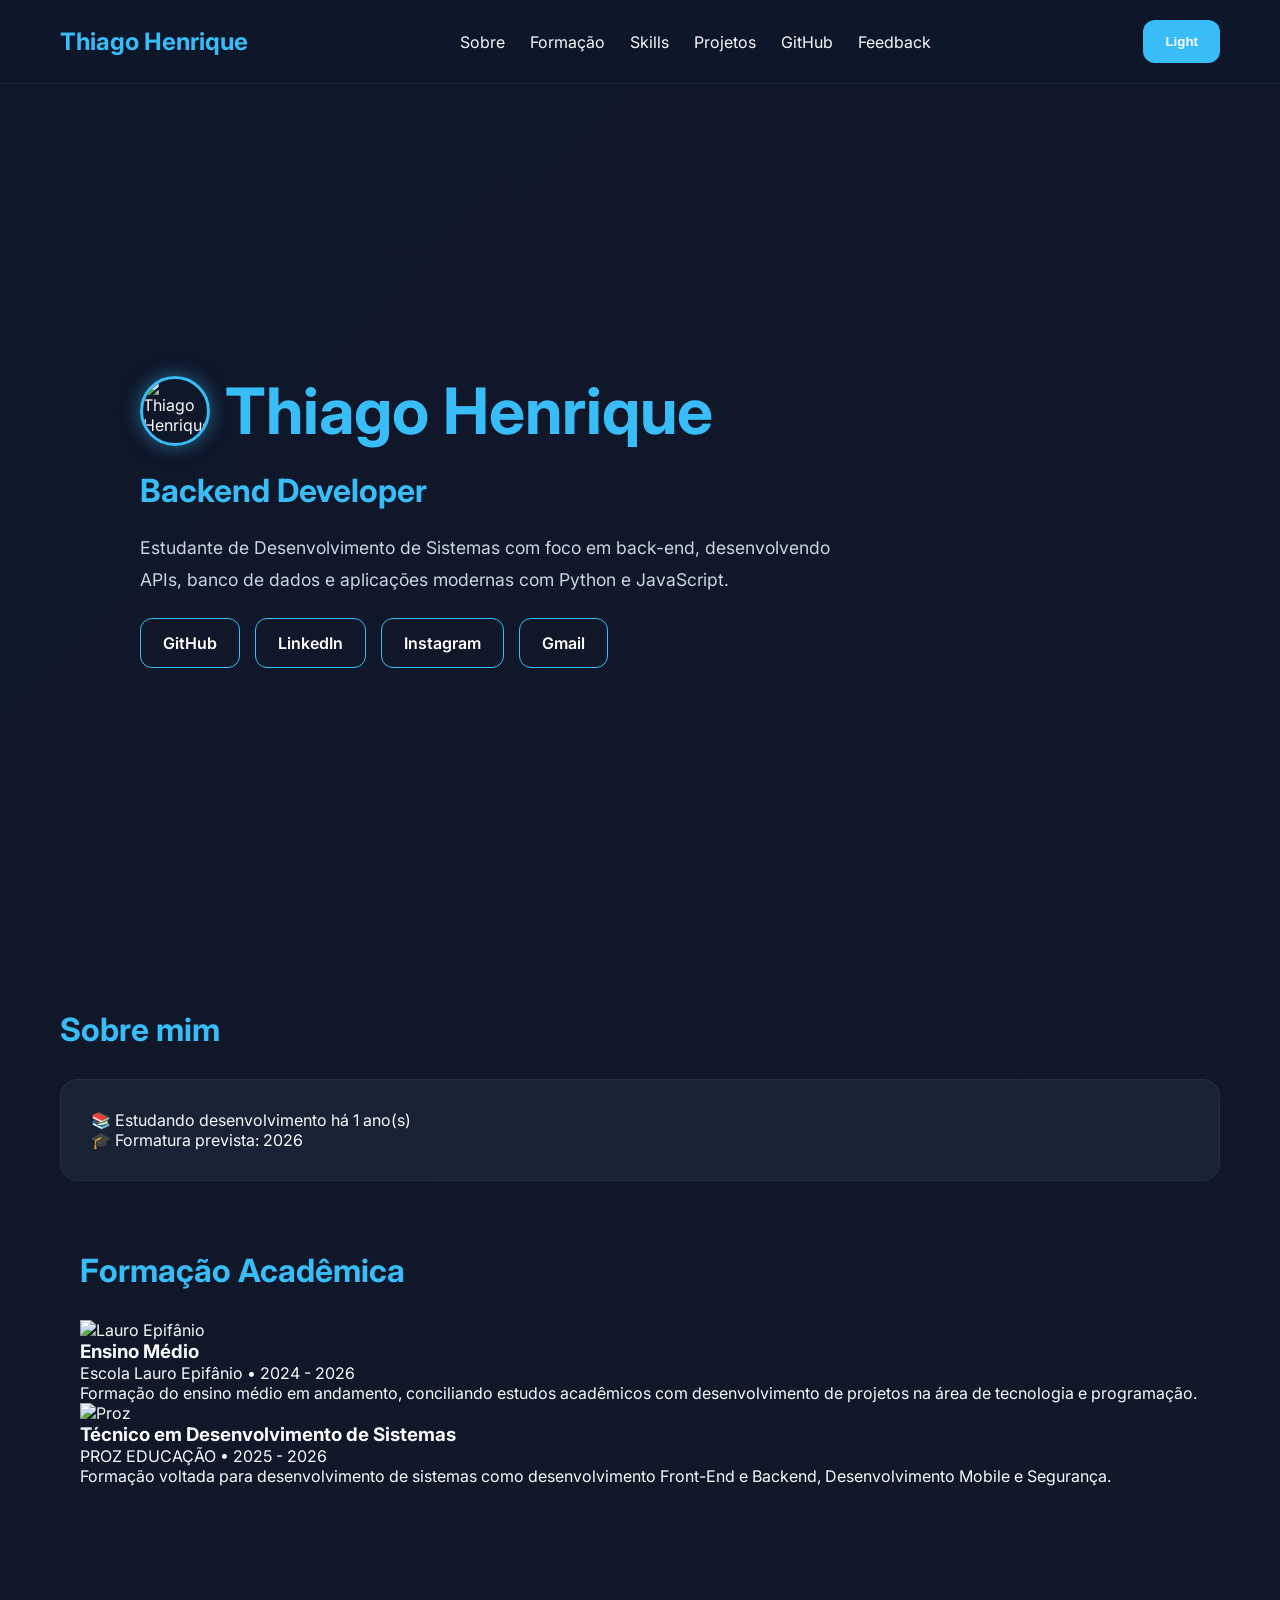
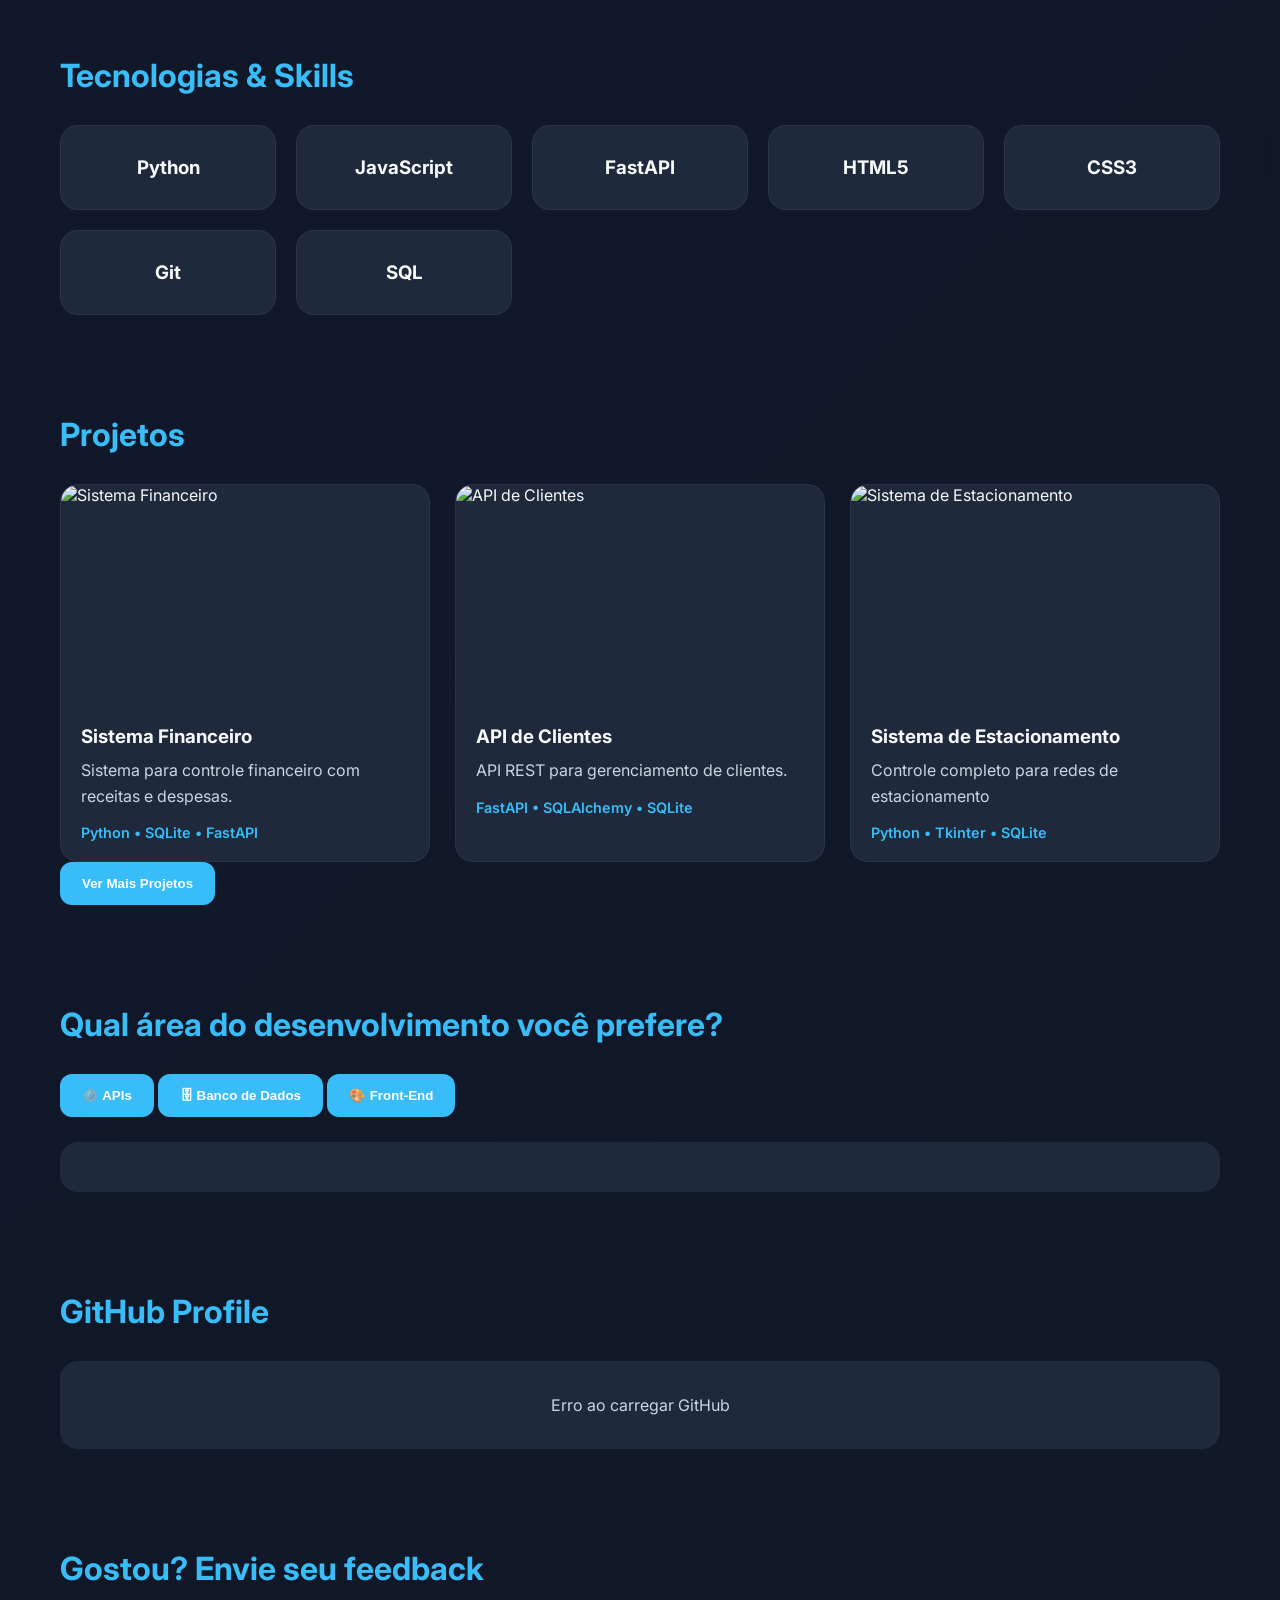
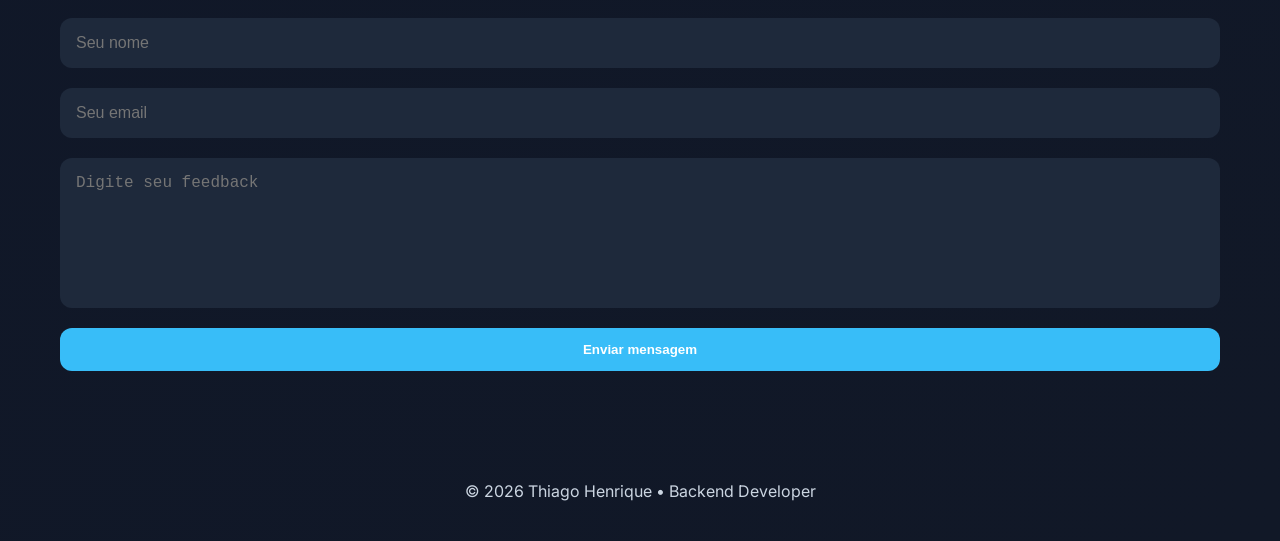
==== commit 52f04c05: "feat: adiciona novas seções e melhorias no HTML do portfolio" ====
--- a/portfolio/pages/index.html
+++ b/portfolio/pages/index.html
@@ -56,6 +56,9 @@
                 <li>
                     <a href="#sobre">Sobre</a>
                 </li>
+                <li>
+                    <a href="#formacao">Formação</a>
+                </li>
 
                 <li>
                     <a href="#skills">Skills</a>
@@ -70,14 +73,14 @@
                 </li>
 
                 <li>
-                    <a href="#contato">Contato</a>
+                    <a href="#contato">Feedback</a>
                 </li>
 
             </ul>
 
             <button id="modoEscuroClaro">
 
-                🌙
+                Light
 
             </button>
 
@@ -123,6 +126,10 @@
             <a href="https://www.instagram.com/thiagohsousa_" target="_blank" class="btn btn-outline">
                 Instagram
             </a>
+            <a href="https://mail.google.com/mail/?view=cm&fs=1&to=thiagohs.dev@gmail.com" target="_blank" class="btn btn-outline">
+                Gmail
+            </a>
+            
 
         </div>
 
@@ -147,6 +154,60 @@
                 <p id="anoFormatura"></p>
 
             </div>
+        <section id="formacao">
+
+
+            <h2>
+                Formação Acadêmica
+            </h2>
+                
+             <div class="formacao-card">
+                <img
+                    src="https://www.sistemampa.com.br/wp-content/uploads/2026/02/Escola-Lauro-Epifanio-em-Divinopolis-abre-vagas-para-EJA-com-curso-tecnico-800x450.jpg"
+                    alt="Lauro Epifânio"
+                >
+
+                <h3>
+                    Ensino Médio
+                </h3>
+
+                <p>
+                    Escola Lauro Epifânio • 2024 - 2026
+                </p>
+
+                <span>
+                    Formação do ensino médio em andamento,
+                    conciliando estudos acadêmicos com
+                    desenvolvimento de projetos na área
+                    de tecnologia e programação.
+                </span>
+
+            </div>
+
+
+            <div class="formacao-card">
+                <img
+                    src="https://raichu-uploads.s3.amazonaws.com/logo_proz-educacao-profissional_rKcvu4.png"
+                    alt="Proz"
+                >
+
+                <h3>
+                    Técnico em Desenvolvimento de Sistemas
+                </h3>
+
+                <p>
+                    PROZ EDUCAÇÃO • 2025 - 2026
+                </p>
+
+                <span>
+                    Formação voltada para desenvolvimento
+                    de sistemas como desenvolvimento Front-End e Backend, 
+                    Desenvolvimento Mobile e Segurança.
+                </span>
+
+            </div>
+
+        </section>
 
         </section>
 
@@ -170,7 +231,18 @@
                 Projetos
             </h2>
 
-            <div id="projetos" class="projetos-grid"></div>
+            <div id="projetos" class="projetos-grid"> </div>
+        
+            <div class="area-botao">
+
+            <button id="btnVerMais">
+
+                Ver Mais Projetos
+
+            </button>
+
+            </div>
+           
 
         </section>
 
@@ -228,42 +300,41 @@
 
         <!-- CONTATO -->
 
-        <section id="contato">
-
-            <h2>
-                Contato
-            </h2>
-
-            <form id="formulario">
-
-                <input
-                    type="text"
-                    id="nome"
-                    placeholder="Seu nome"
-                >
-
-                <input
-                    type="email"
-                    id="email"
-                    placeholder="Seu email"
-                >
-
-                <textarea
-                    id="mensagem"
-                    placeholder="Digite sua mensagem"
-                ></textarea>
-
-                <button type="submit">
-
-                    Enviar mensagem
-
-                </button>
-
-            </form>
-
-            <p id="erro"></p>
-
-        </section>
+    <section id="contato">
+
+        <h2>
+            Gostou? Envie seu feedback
+        </h2>
+
+        <form id="formulario">
+
+            <input
+                type="text"
+                id="nome"
+                placeholder="Seu nome"
+                required
+            >
+
+            <input
+                type="email"
+                id="email"
+                placeholder="Seu email"
+                required
+            >
+
+            <textarea
+                id="mensagem"
+                placeholder="Digite seu feedback"
+                required
+            ></textarea>
+
+            <button type="submit">
+                Enviar mensagem
+            </button>
+
+        </form>
+
+</section>
 
     </main>
 
@@ -281,6 +352,7 @@
     </footer>
 
     <script src="/portfolio/scripts/scripts.js"></script>
+    <script src="https://cdn.jsdelivr.net/npm/@emailjs/browser@4/dist/email.min.js"></script>
 
 </body>
 
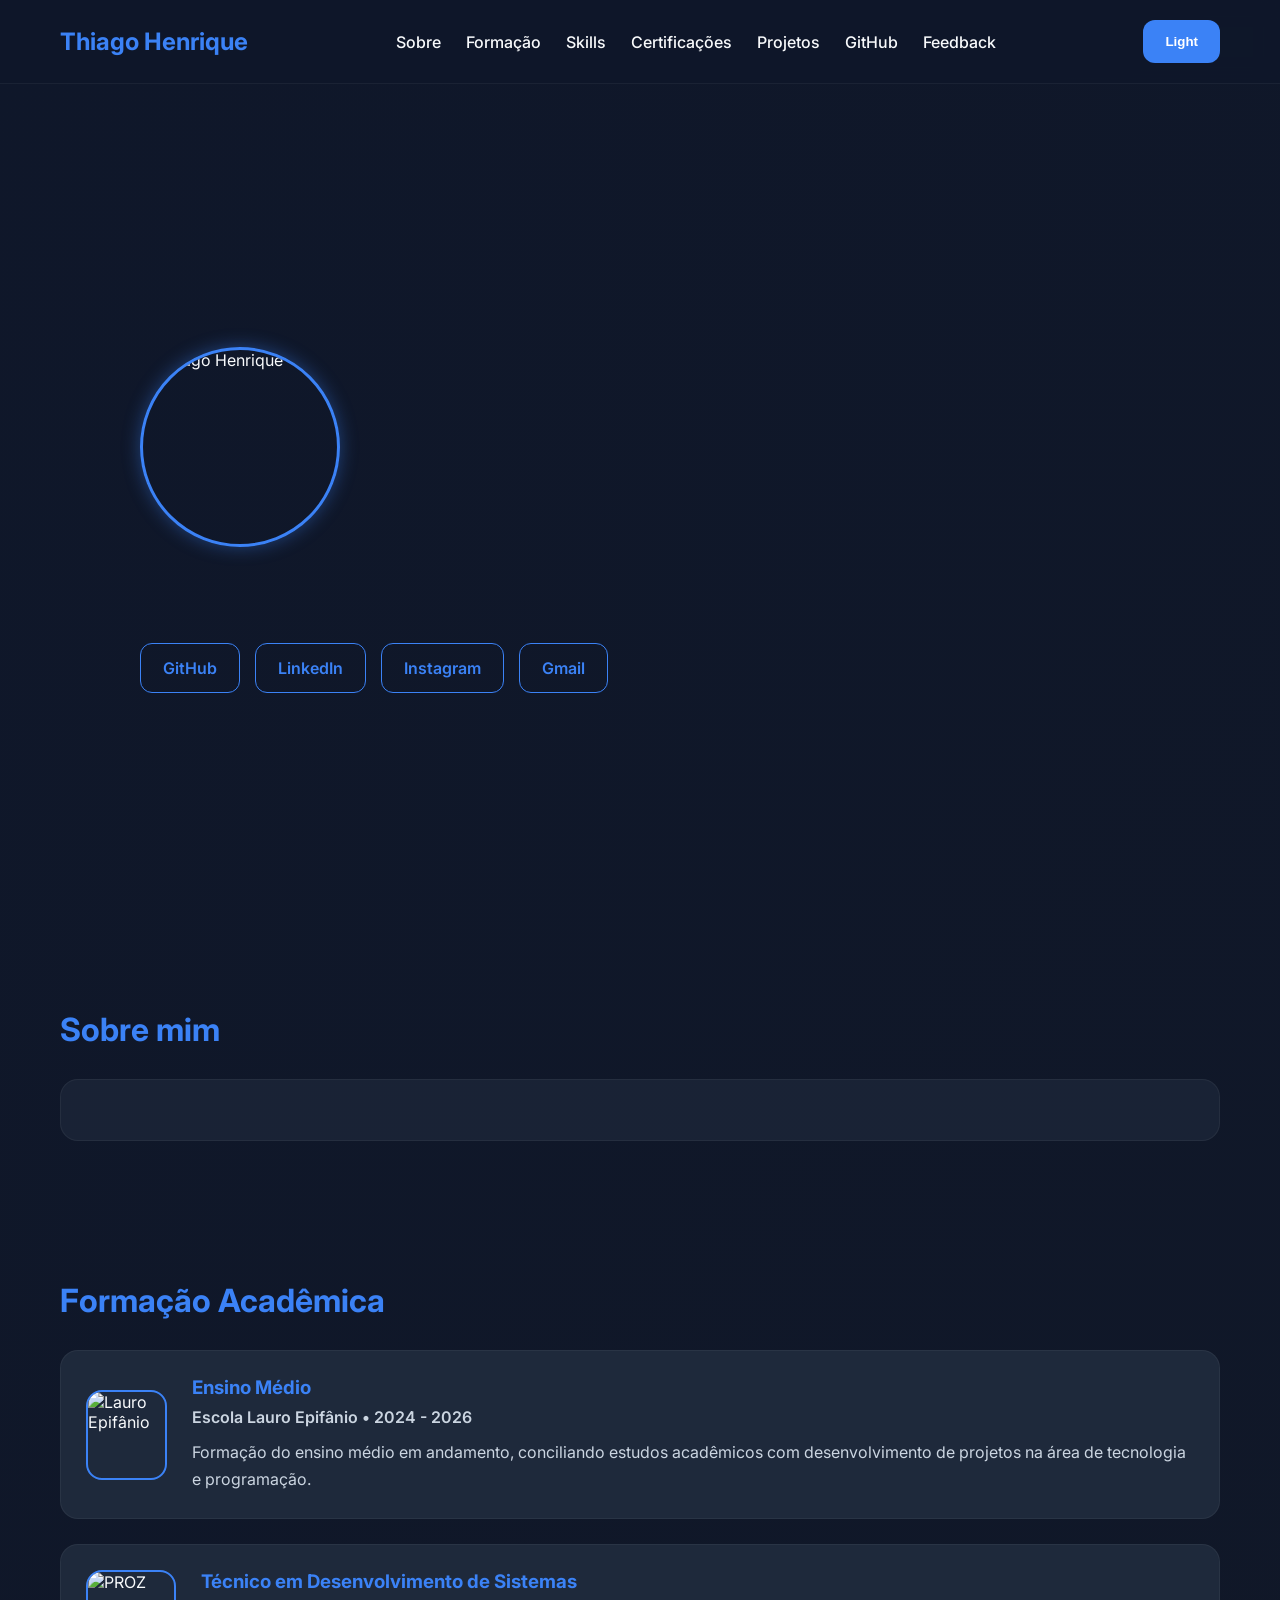
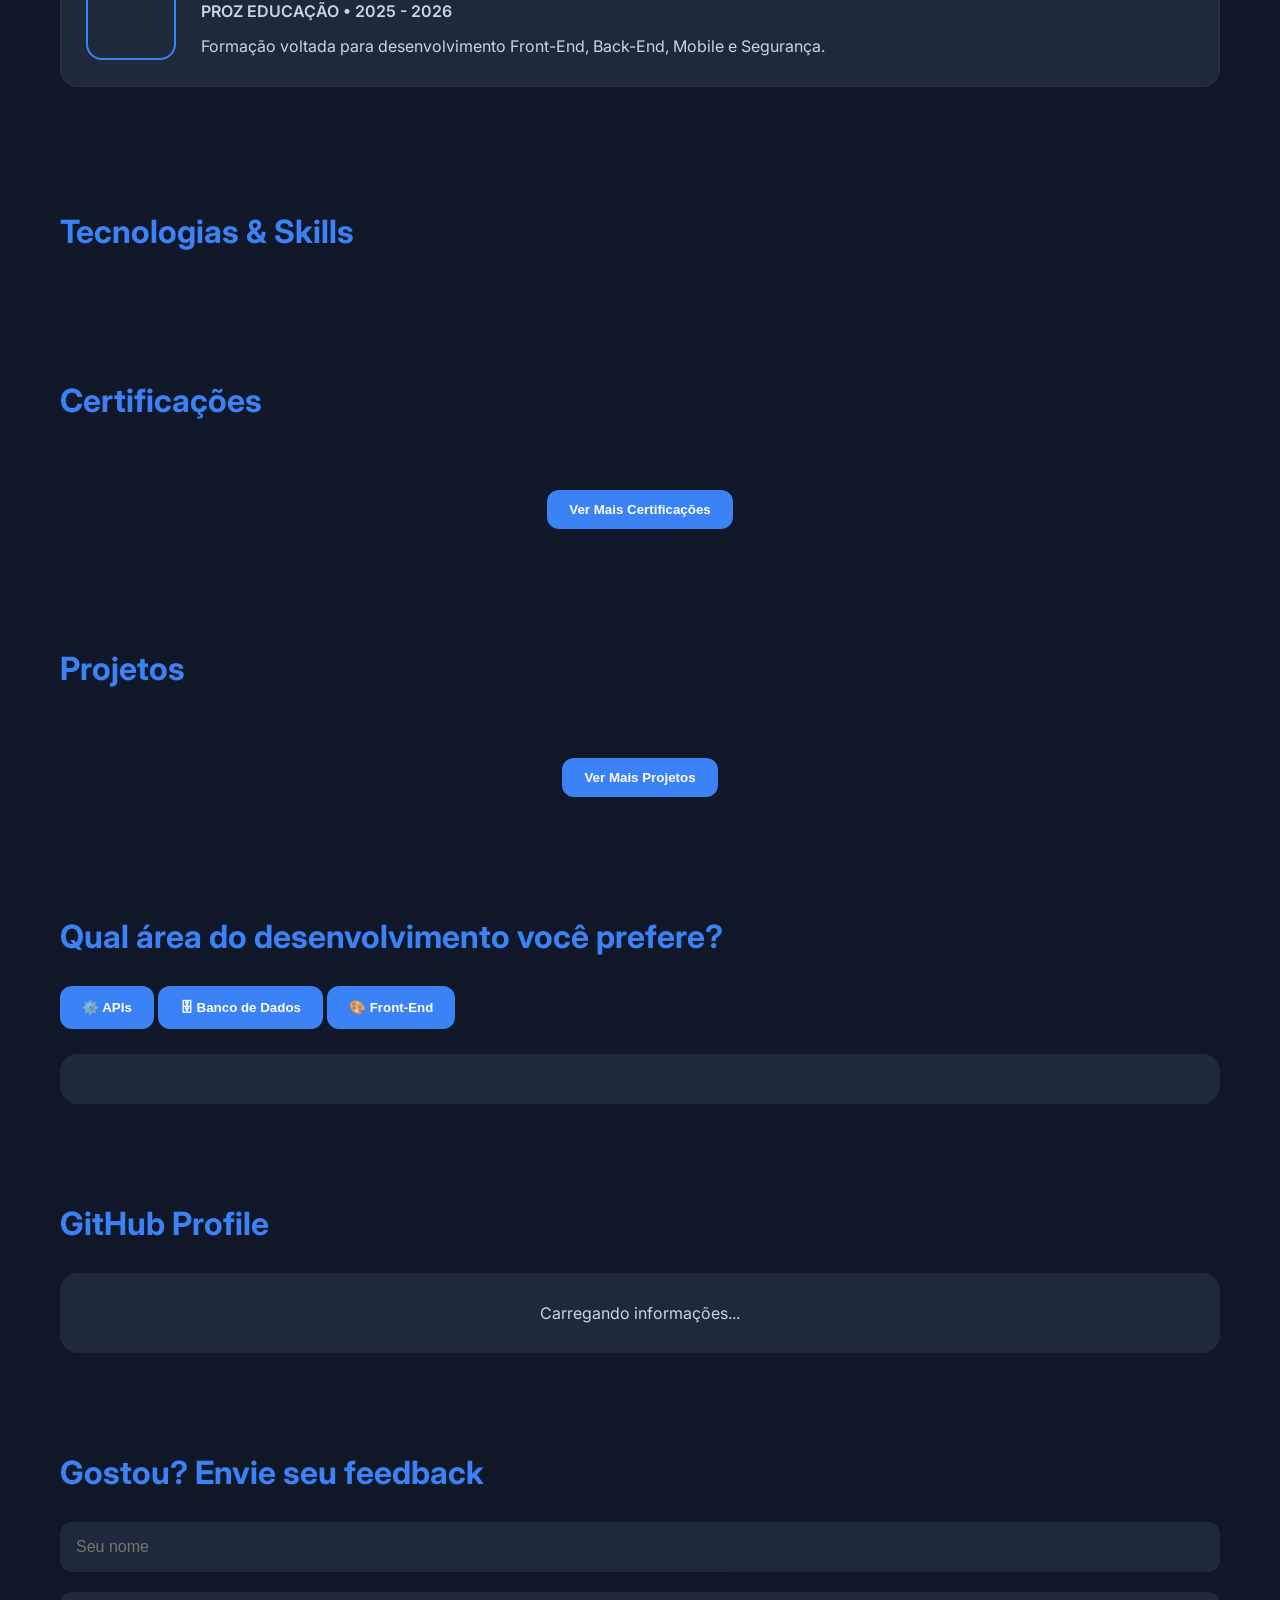
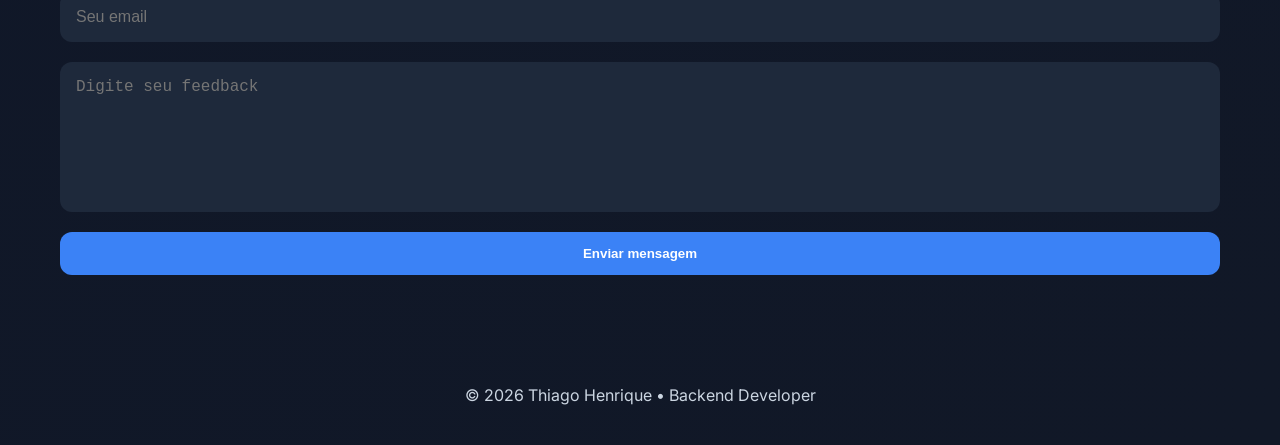
==== commit 01d810a8: "Adicionando uma aba para certificaçoes" ====
--- a/portfolio/pages/index.html
+++ b/portfolio/pages/index.html
@@ -1,16 +1,4 @@
 <!DOCTYPE html>
-<html lang="pt-br">
-
-<head>
-    <meta charset="UTF-8">
-    <meta name="viewport" content="width=device-width, initial-scale=1.0">
-
-    <title>Dev Thiago Henrique</title>
-
-    <link rel="stylesheet" href="/portfolio/styles/style.css">
-</head>
-
-<body><!DOCTYPE html>
 <html lang="pt-br">
 
 <head>
@@ -22,13 +10,21 @@
         content="width=device-width, initial-scale=1.0"
     >
 
-    <title>Thiago Henrique | Backend Developer</title>
+    <title>
+        Thiago Henrique | Backend Developer
+    </title>
 
     <link
         rel="stylesheet"
         href="/portfolio/styles/style.css"
     >
 
+    <link
+        rel="icon"
+        type="image/png"
+        href="/portfolio/assets/favicon.png"
+    >
+
     <!-- DEVICON -->
 
     <link
@@ -45,7 +41,6 @@
     <header>
 
         <nav class="navbar">
-           
 
             <h2 class="logo">
                 Thiago Henrique
@@ -56,6 +51,7 @@
                 <li>
                     <a href="#sobre">Sobre</a>
                 </li>
+
                 <li>
                     <a href="#formacao">Formação</a>
                 </li>
@@ -65,7 +61,11 @@
                 </li>
 
                 <li>
-                    <a href="#projetos">Projetos</a>
+                    <a href="#certificacoes">Certificações</a>
+                </li>
+
+                <li>
+                    <a href="#projetos-section">Projetos</a>
                 </li>
 
                 <li>
@@ -94,48 +94,64 @@
 
         <!-- HERO -->
 
-      <section id="hero">
-
-    <div class="hero-content">
-
-        <div class="nome-com-foto">
-
-            <img 
-                src="https://github.com/thiagohsousa.png"
-                alt="Thiago Henrique"
-            >
-
-            <h1 id="meuNome"></h1>
-
-        </div>
-
-        <h2 id="tituloProfissional"></h2>
-
-        <p id="minhaBio"></p>
-
-        <div class="hero-buttons">
-
-            <a href="https://github.com/thiagohsousa" target="_blank" class="btn btn-outline">
-                GitHub
-            </a>
-
-            <a href="https://www.linkedin.com/in/thiago-henrique-sousa01" target="_blank" class="btn btn-outline">
-                LinkedIn
-            </a>
-
-            <a href="https://www.instagram.com/thiagohsousa_" target="_blank" class="btn btn-outline">
-                Instagram
-            </a>
-            <a href="https://mail.google.com/mail/?view=cm&fs=1&to=thiagohs.dev@gmail.com" target="_blank" class="btn btn-outline">
-                Gmail
-            </a>
-            
-
-        </div>
-
-    </div>
-
-</section>
+        <section id="hero">
+
+            <div class="hero-content">
+
+                <div class="nome-com-foto">
+
+                    <img
+                        src="https://github.com/thiagohsousa.png"
+                        alt="Thiago Henrique"
+                    >
+
+                    <h1 id="meuNome"></h1>
+
+                </div>
+
+                <h2 id="tituloProfissional"></h2>
+
+                <p id="minhaBio"></p>
+
+                <div class="hero-buttons">
+
+                    <a
+                        href="https://github.com/thiagohsousa"
+                        target="_blank"
+                        class="btn btn-outline"
+                    >
+                        GitHub
+                    </a>
+
+                    <a
+                        href="https://www.linkedin.com/in/thiago-henrique-sousa01"
+                        target="_blank"
+                        class="btn btn-outline"
+                    >
+                        LinkedIn
+                    </a>
+
+                    <a
+                        href="https://www.instagram.com/thiagohsousa_"
+                        target="_blank"
+                        class="btn btn-outline"
+                    >
+                        Instagram
+                    </a>
+
+                    <a
+                        href="https://mail.google.com/mail/?view=cm&fs=1&to=thiagohs.dev@gmail.com"
+                        target="_blank"
+                        class="btn btn-outline"
+                    >
+                        Gmail
+                    </a>
+
+                </div>
+
+            </div>
+
+        </section>
 
         <!-- SOBRE -->
 
@@ -154,60 +170,71 @@
                 <p id="anoFormatura"></p>
 
             </div>
+
+        </section>
+
+        <!-- FORMAÇÃO -->
+
         <section id="formacao">
 
-
             <h2>
                 Formação Acadêmica
             </h2>
-                
-             <div class="formacao-card">
+
+            <div class="formacao-card">
+
                 <img
                     src="https://www.sistemampa.com.br/wp-content/uploads/2026/02/Escola-Lauro-Epifanio-em-Divinopolis-abre-vagas-para-EJA-com-curso-tecnico-800x450.jpg"
                     alt="Lauro Epifânio"
                 >
 
-                <h3>
-                    Ensino Médio
-                </h3>
-
-                <p>
-                    Escola Lauro Epifânio • 2024 - 2026
-                </p>
-
-                <span>
-                    Formação do ensino médio em andamento,
-                    conciliando estudos acadêmicos com
-                    desenvolvimento de projetos na área
-                    de tecnologia e programação.
-                </span>
-
-            </div>
-
+                <div class="formacao-info">
+
+                    <h3>
+                        Ensino Médio
+                    </h3>
+
+                    <p>
+                        Escola Lauro Epifânio • 2024 - 2026
+                    </p>
+
+                    <span>
+                        Formação do ensino médio em andamento,
+                        conciliando estudos acadêmicos com
+                        desenvolvimento de projetos na área
+                        de tecnologia e programação.
+                    </span>
+
+                </div>
+
+            </div>
 
             <div class="formacao-card">
+
                 <img
                     src="https://raichu-uploads.s3.amazonaws.com/logo_proz-educacao-profissional_rKcvu4.png"
-                    alt="Proz"
+                    alt="PROZ"
                 >
 
-                <h3>
-                    Técnico em Desenvolvimento de Sistemas
-                </h3>
-
-                <p>
-                    PROZ EDUCAÇÃO • 2025 - 2026
-                </p>
-
-                <span>
-                    Formação voltada para desenvolvimento
-                    de sistemas como desenvolvimento Front-End e Backend, 
-                    Desenvolvimento Mobile e Segurança.
-                </span>
-
-            </div>
-
-        </section>
+                <div class="formacao-info">
+
+                    <h3>
+                        Técnico em Desenvolvimento de Sistemas
+                    </h3>
+
+                    <p>
+                        PROZ EDUCAÇÃO • 2025 - 2026
+                    </p>
+
+                    <span>
+                        Formação voltada para desenvolvimento
+                        Front-End, Back-End, Mobile
+                        e Segurança.
+                    </span>
+
+                </div>
+
+            </div>
 
         </section>
 
@@ -219,7 +246,35 @@
                 Tecnologias & Skills
             </h2>
 
-            <div id="habilidades" class="skills-grid"></div>
+            <div
+                id="habilidades"
+                class="skills-grid"
+            ></div>
+
+        </section>
+
+        <!-- CERTIFICAÇÕES -->
+
+        <section id="certificacoes">
+
+            <h2>
+                Certificações
+            </h2>
+
+            <div
+                id="certificacoes-grid"
+                class="cert-grid"
+            ></div>
+
+            <div class="area-botao">
+
+                <button id="btnVerCertificados">
+
+                    Ver Mais Certificações
+
+                </button>
+
+            </div>
 
         </section>
 
@@ -231,18 +286,20 @@
                 Projetos
             </h2>
 
-            <div id="projetos" class="projetos-grid"> </div>
-        
+            <div
+                id="projetos"
+                class="projetos-grid"
+            ></div>
+
             <div class="area-botao">
 
-            <button id="btnVerMais">
-
-                Ver Mais Projetos
-
-            </button>
-
-            </div>
-           
+                <button id="btnVerMais">
+
+                    Ver Mais Projetos
+
+                </button>
+
+            </div>
 
         </section>
 
@@ -280,7 +337,7 @@
 
         </section>
 
-        <!-- GITHUB API -->
+        <!-- GITHUB -->
 
         <section id="github">
 
@@ -300,41 +357,43 @@
 
         <!-- CONTATO -->
 
-    <section id="contato">
-
-        <h2>
-            Gostou? Envie seu feedback
-        </h2>
-
-        <form id="formulario">
-
-            <input
-                type="text"
-                id="nome"
-                placeholder="Seu nome"
-                required
-            >
-
-            <input
-                type="email"
-                id="email"
-                placeholder="Seu email"
-                required
-            >
-
-            <textarea
-                id="mensagem"
-                placeholder="Digite seu feedback"
-                required
-            ></textarea>
-
-            <button type="submit">
-                Enviar mensagem
-            </button>
-
-        </form>
-
-</section>
+        <section id="contato">
+
+            <h2>
+                Gostou? Envie seu feedback
+            </h2>
+
+            <form id="formulario">
+
+                <input
+                    type="text"
+                    id="nome"
+                    placeholder="Seu nome"
+                    required
+                >
+
+                <input
+                    type="email"
+                    id="email"
+                    placeholder="Seu email"
+                    required
+                >
+
+                <textarea
+                    id="mensagem"
+                    placeholder="Digite seu feedback"
+                    required
+                ></textarea>
+
+                <button type="submit">
+
+                    Enviar mensagem
+
+                </button>
+
+            </form>
+
+        </section>
 
     </main>
 
@@ -352,7 +411,9 @@
     </footer>
 
     <script src="/portfolio/scripts/scripts.js"></script>
+
     <script src="https://cdn.jsdelivr.net/npm/@emailjs/browser@4/dist/email.min.js"></script>
 
 </body>
 
+</html>
--- a/portfolio/styles/style.css
+++ b/portfolio/styles/style.css
@@ -19,9 +19,9 @@
 
     --text-soft:#cbd5e1;
 
-    --primary:#38bdf8;
-
-    --primary-hover:#0ea5e9;
+    --primary:#3b82f6;
+
+    --primary-hover:#2563eb;
 
     --border:#475569;
 
@@ -60,7 +60,9 @@
 .skill-card,
 .sobre-card,
 #github-card,
-#resultado-quiz{
+#resultado-quiz,
+.cert-card,
+.formacao-card{
 
     transition:0.3s ease;
 }
@@ -122,6 +124,8 @@
     color:var(--text);
 
     text-decoration:none;
+
+    font-weight:500;
 }
 
 .menu a:hover{
@@ -134,78 +138,81 @@
 ========================= */
 
 #hero {
-    min-height: 100vh;
-
-    display: flex;
-    align-items: center;
-    justify-content: flex-start;
-
-    padding: 120px 20px 60px;
+
+    min-height:100vh;
+
+    display:flex;
+
+    align-items:center;
+
+    padding:120px 20px 60px;
 }
 
 .hero-content {
-    max-width: 700px;
-
-    margin-left: 80px; 
-
-    display: flex;
-    flex-direction: column;
-    gap: 22px;
-}
-.hero-content {
-    max-width: 700px;
-
-    display: flex;
-    flex-direction: column;
-
-    gap: 22px; 
-}
-
-/* FOTO + NOME */
+
+    max-width:700px;
+
+    margin-left:80px;
+
+    display:flex;
+
+    flex-direction:column;
+
+    gap:22px;
+}
+
 .nome-com-foto {
-    display: flex;
-    align-items: center;
-    gap: 15px;
-}
-
-/* FOTO CÍRCULO */
+
+    display:flex;
+
+    align-items:center;
+
+    gap:20px;
+}
+
 .nome-com-foto img {
-    width: 70px;
-    height: 70px;
-
-    border-radius: 50%;
-    object-fit: cover;
-
-    border: 3px solid var(--primary);
-    box-shadow: 0 0 18px rgba(56, 189, 248, 0.5);
-}
-
-/* NOME */
+
+    width:200px;
+
+    height:200px;
+
+    border-radius:50%;
+
+    object-fit:cover;
+
+    border:3px solid var(--primary);
+
+    box-shadow:0 0 18px rgba(59,130,246,0.4);
+}
+
 #meuNome {
-    font-size: 4rem;
-    margin: 0;
-    color: var(--primary);
-}
-
-/* TÍTULO */
+
+    font-size:4rem;
+
+    color:var(--primary);
+}
+
 #tituloProfissional {
-    font-size: 2rem;
-    margin: 0;
-}
-
-/* BIO */
+
+    font-size:2rem;
+}
+
 #minhaBio {
-    font-size: 1.1rem;
-    color: var(--text-soft);
-    line-height: 1.8;
-    margin: 0;
-}
-
-/* BOTÕES */
+
+    font-size:1.1rem;
+
+    color:var(--text-soft);
+
+    line-height:1.8;
+}
+
 .hero-buttons {
-    display: flex;
-    gap: 15px;
-    flex-wrap: wrap;
+
+    display:flex;
+
+    gap:15px;
+
+    flex-wrap:wrap;
 }
 
 /* =========================
@@ -245,6 +252,8 @@
     background:transparent;
 
     border:1px solid var(--primary);
+
+    color:var(--primary);
 }
 
 /* =========================
@@ -252,9 +261,12 @@
 ========================= */
 
 section {
-    max-width: 1200px;
-    margin: 40px auto;
-    padding: 30px 20px;
+
+    max-width:1200px;
+
+    margin:40px auto;
+
+    padding:30px 20px;
 }
 
 section h2{
@@ -272,15 +284,84 @@
 
 .sobre-card{
 
-    background:
-    rgba(30,41,59,0.7);
+    background:rgba(30,41,59,0.7);
 
     padding:30px;
 
     border-radius:var(--radius);
 
-    border:
-    1px solid rgba(255,255,255,0.05);
+    border:1px solid rgba(255,255,255,0.05);
+}
+
+/* =========================
+   FORMAÇÃO
+========================= */
+
+#formacao{
+
+    margin-top:80px;
+}
+
+.formacao-card{
+
+    background:var(--card);
+
+    border-radius:var(--radius);
+
+    padding:25px;
+
+    display:flex;
+
+    align-items:center;
+
+    gap:25px;
+
+    margin-bottom:25px;
+
+    border:1px solid rgba(255,255,255,0.05);
+}
+
+.formacao-card:hover{
+
+    transform:translateY(-5px);
+
+    border-color:var(--primary);
+}
+
+.formacao-card img{
+
+    width:90px;
+
+    height:90px;
+
+    object-fit:cover;
+
+    border-radius:16px;
+
+    border:2px solid var(--primary);
+}
+
+.formacao-info h3{
+
+    color:var(--primary);
+
+    margin-bottom:8px;
+}
+
+.formacao-info p{
+
+    color:var(--text-soft);
+
+    margin-bottom:12px;
+
+    font-weight:600;
+}
+
+.formacao-info span{
+
+    color:var(--text-soft);
+
+    line-height:1.7;
 }
 
 /* =========================
@@ -307,8 +388,7 @@
 
     text-align:center;
 
-    border:
-    1px solid rgba(255,255,255,0.05);
+    border:1px solid rgba(255,255,255,0.05);
 }
 
 .skill-card:hover{
@@ -328,68 +408,192 @@
 }
 
 /* =========================
+   CERTIFICAÇÕES
+========================= */
+
+.cert-grid{
+
+    display:grid;
+
+    grid-template-columns:
+    repeat(auto-fit,minmax(300px,1fr));
+
+    gap:25px;
+}
+
+.cert-card{
+
+    background:var(--card);
+
+    padding:25px;
+
+    border-radius:var(--radius);
+
+    border:1px solid rgba(255,255,255,0.05);
+}
+
+.cert-card:hover{
+
+    transform:translateY(-5px);
+
+    border-color:var(--primary);
+}
+
+.cert-logo{
+
+    width:100%;
+
+    height:220px;
+
+    object-fit:cover;
+
+    display:block;
+
+    border-radius:12px;
+
+    margin-bottom:20px;
+}
+.cert-card h3{
+
+    color:var(--primary);
+
+    margin-bottom:10px;
+
+    line-height:1.5;
+}
+
+.cert-card p{
+
+    color:var(--text-soft);
+
+    margin-bottom:15px;
+
+    font-weight:600;
+}
+
+.cert-card span{
+
+    color:var(--text-soft);
+
+    line-height:1.7;
+}
+.cert-card{
+
+    text-decoration:none;
+
+    color:inherit;
+
+    display:block;
+}
+.cert-card{
+
+    overflow:hidden;
+}
+
+/* =========================
    PROJETOS
 ========================= */
 
-/* GRID */
 .projetos-grid {
-    display: grid;
-    grid-template-columns: repeat(auto-fit, minmax(300px, 1fr));
-    gap: 25px;
-    align-items: stretch;
-}
-
-/* CARD LINK (IMPORTANTE: agora é <a>) */
+
+    display:grid;
+
+    grid-template-columns:
+    repeat(auto-fit,minmax(300px,1fr));
+
+    gap:25px;
+
+    margin-bottom:20px;
+}
+
 .projeto-card {
-    background: var(--card);
-    border-radius: var(--radius);
-    overflow: hidden;
-    border: 1px solid rgba(255,255,255,0.05);
-
-    text-decoration: none;
-    color: inherit;
-
-    display: flex;
-    flex-direction: column;
-
-    transition: 0.3s ease;
-    cursor: pointer;
+
+    background:var(--card);
+
+    border-radius:var(--radius);
+
+    overflow:hidden;
+
+    border:1px solid rgba(255,255,255,0.05);
+
+    text-decoration:none;
+
+    color:inherit;
+
+    display:flex;
+
+    flex-direction:column;
 }
 
 .projeto-card:hover {
-    transform: translateY(-8px);
-    border-color: var(--primary);
-}
-
-/* IMAGEM */
+
+    transform:translateY(-8px);
+
+    border-color:var(--primary);
+}
+
 .projeto-card img {
-    width: 100%;
-    height: 220px;
-    object-fit: cover;
-    display: block;
-}
-
-/* INFO */
+
+    width:100%;
+
+    height:220px;
+
+    object-fit:cover;
+}
+
 .projeto-info {
-    padding: 20px;
+
+    padding:20px;
 }
 
 .projeto-info h3 {
-    margin-bottom: 10px;
+
+    margin-bottom:10px;
 }
 
 .projeto-info p {
-    color: var(--text-soft);
-    line-height: 1.6;
-    margin-bottom: 15px;
-}
-
-/* TECNOLOGIAS */
+
+    color:var(--text-soft);
+
+    line-height:1.6;
+
+    margin-bottom:15px;
+}
+
 .techs {
-    color: var(--primary);
-    font-weight: 600;
-    font-size: 0.9rem;
-}
+
+    color:var(--primary);
+
+    font-weight:600;
+
+    font-size:0.9rem;
+}
+
+/* =========================
+   BOTÃO VER MAIS
+========================= */
+
+.area-botao{
+
+    display:flex;
+
+    justify-content:center;
+
+    margin-top:40px;
+
+    padding-bottom:20px;
+}
+
+#btnVerMais,
+#btnVerCertificados{
+
+    width:auto;
+
+    padding:12px 22px;
+
+    border-radius:12px;
+}
+
 /* =========================
    ÁREA DEV
 ========================= */
@@ -410,39 +614,62 @@
 ========================= */
 
 #github-card {
-    background: var(--card);
-    padding: 30px;
-    border-radius: var(--radius);
-
-    display: flex;
-    flex-direction: column;
-    align-items: center;
-    gap: 12px;
-
-    text-align: center;
+
+    background:var(--card);
+
+    padding:30px;
+
+    border-radius:var(--radius);
+
+    display:flex;
+
+    flex-direction:column;
+
+    align-items:center;
+
+    gap:12px;
+
+    text-align:center;
 }
 
 #github-card img {
-    width: 120px;
-    height: 120px;
-    border-radius: 50%;
-    object-fit: cover;
-    border: 3px solid var(--primary);
-}
-
-#github-card h3 {
-    margin-top: 10px;
+
+    width:120px;
+
+    height:120px;
+
+    border-radius:50%;
+
+    object-fit:cover;
+
+    border:3px solid var(--primary);
 }
 
 #github-card p {
-    margin: 4px 0;
-    color: var(--text-soft);
-}
-
-#github-card a {
-    margin-top: 10px;
-}
-
+
+    color:var(--text-soft);
+}
+.light-mode #github-card{
+
+    background:white;
+
+    border:1px solid #cbd5e1;
+}
+
+.light-mode #github-card h3{
+
+    color:#0f172a;
+}
+
+.light-mode #github-card p{
+
+    color:#334155;
+}
+
+.light-mode #github-card strong{
+
+    color:#0f172a;
+}
 
 /* =========================
    FORMULÁRIO
@@ -516,8 +743,7 @@
     background:
     rgba(255,255,255,0.85);
 
-    border-bottom:
-    1px solid #cbd5e1;
+    border-bottom:1px solid #cbd5e1;
 }
 
 .light-mode .menu a{
@@ -534,14 +760,17 @@
 }
 
 .light-mode p,
+.light-mode span,
 .light-mode #minhaBio{
 
     color:#334155;
 }
 
+.light-mode .formacao-card,
 .light-mode .projeto-card,
 .light-mode .skill-card,
 .light-mode .sobre-card,
+.light-mode .cert-card,
 .light-mode #github-card,
 .light-mode #resultado-quiz,
 .light-mode input,
@@ -551,8 +780,7 @@
 
     color:#0f172a;
 
-    border:
-    1px solid #cbd5e1;
+    border:1px solid #cbd5e1;
 }
 
 /* =========================
@@ -573,6 +801,25 @@
         flex-wrap:wrap;
 
         justify-content:center;
+    }
+
+    .hero-content{
+
+        margin-left:0;
+
+        text-align:center;
+    }
+
+    .nome-com-foto{
+
+        flex-direction:column;
+    }
+
+    .nome-com-foto img{
+
+        width:140px;
+
+        height:140px;
     }
 
     #meuNome{
@@ -595,4 +842,11 @@
 
         width:100%;
     }
+
+    .formacao-card{
+
+        flex-direction:column;
+
+        text-align:center;
+    }
 }
